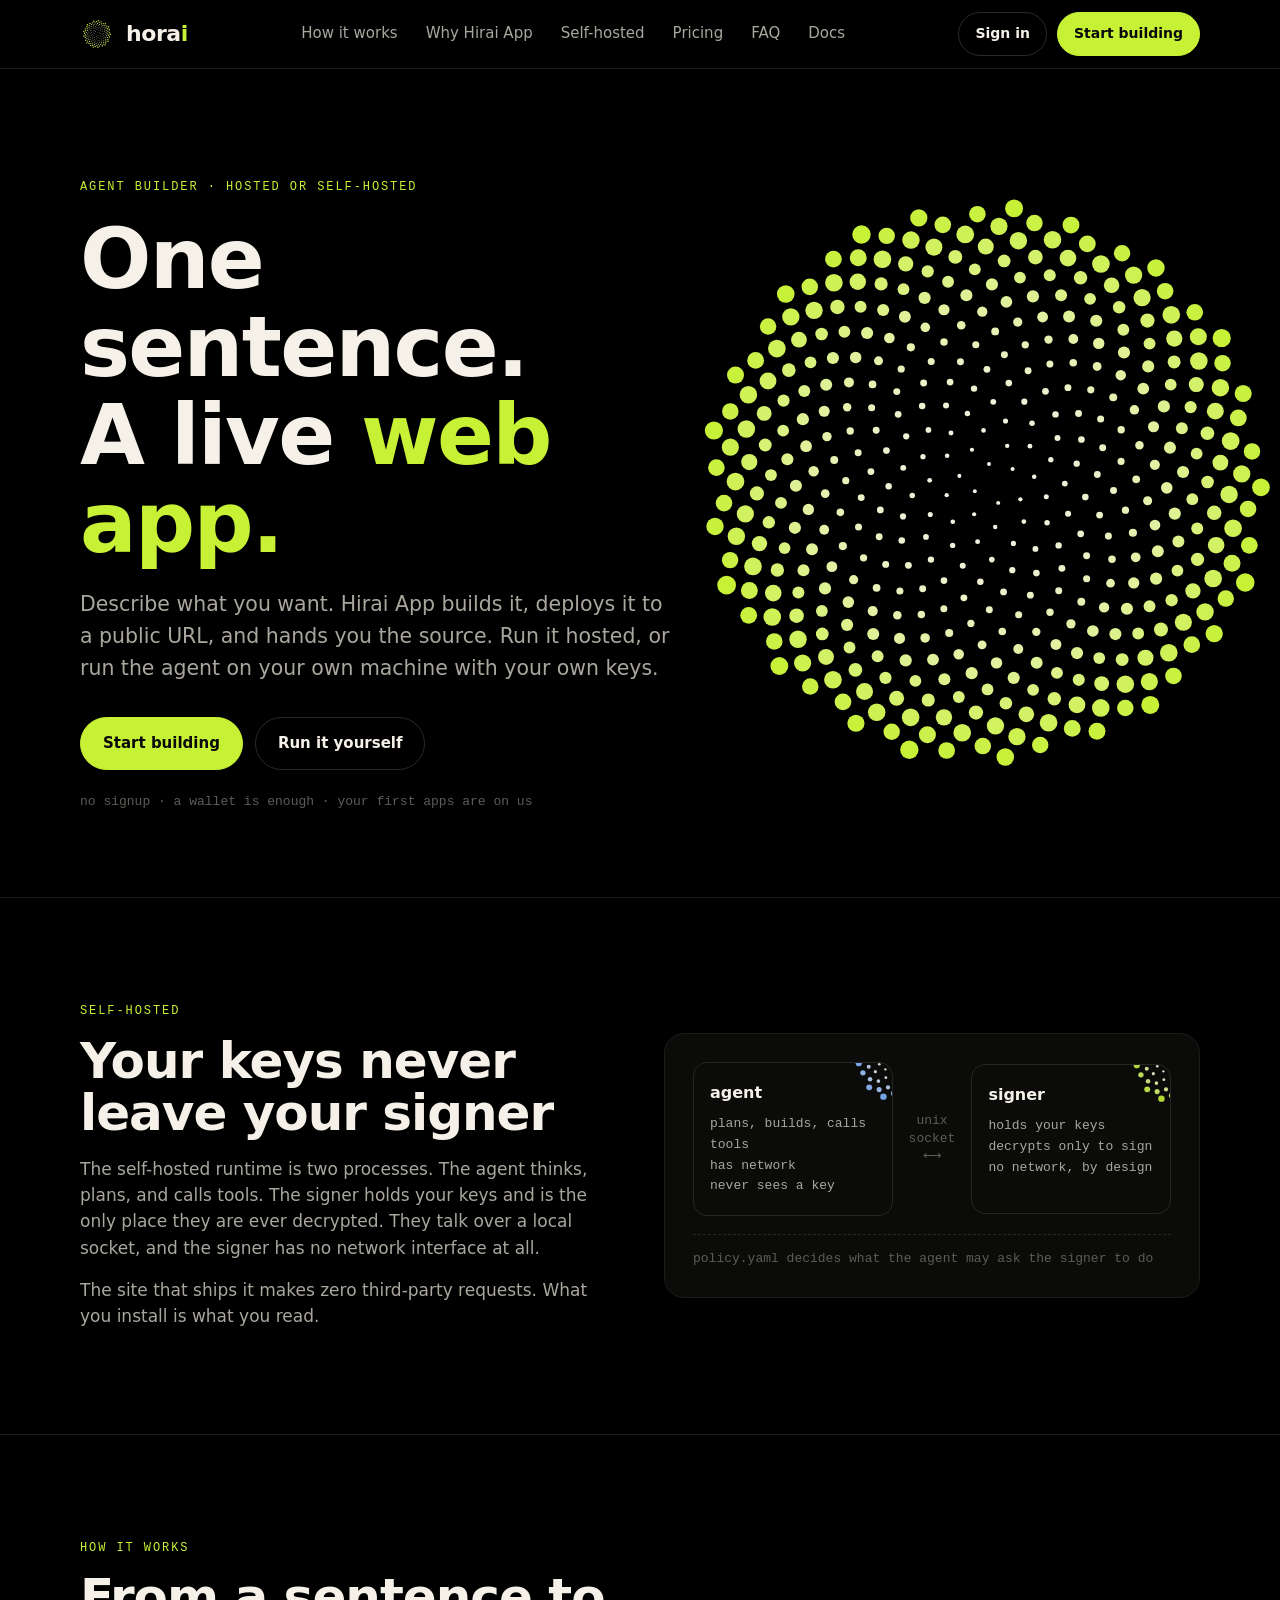
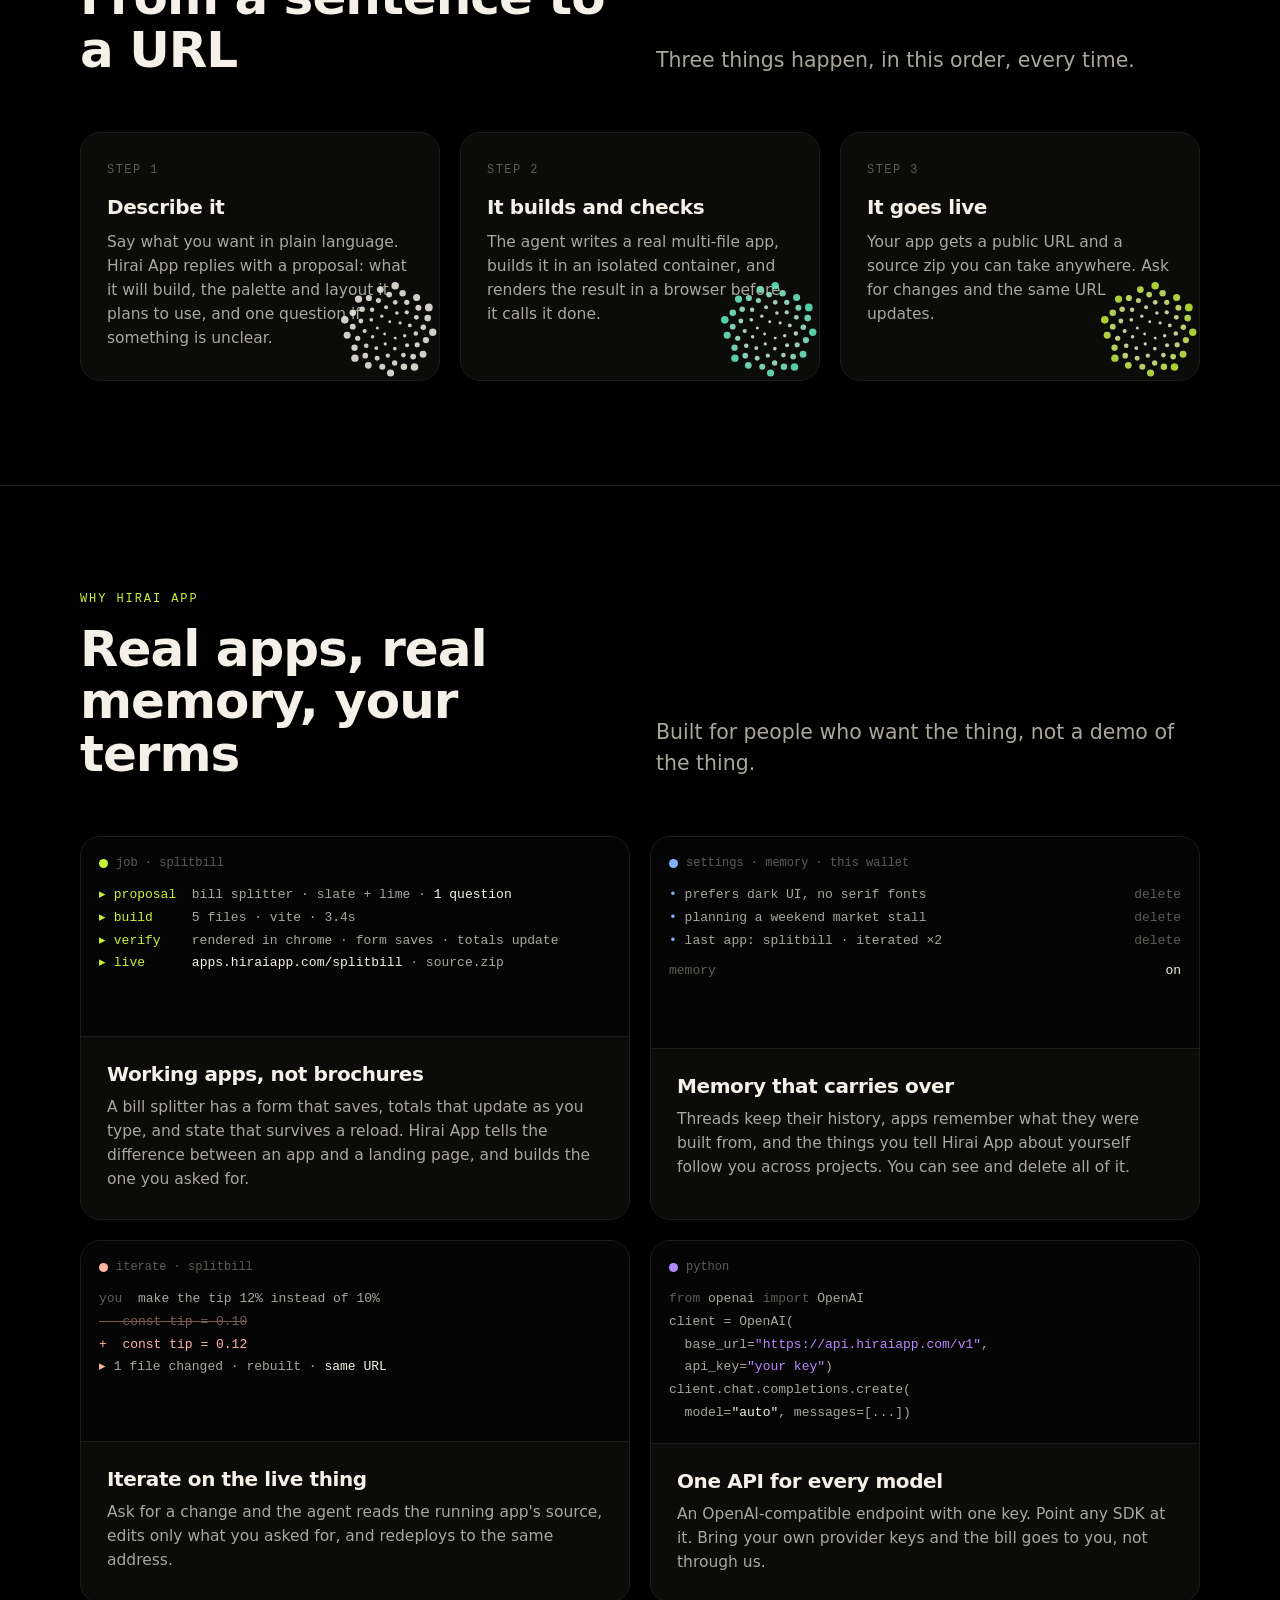
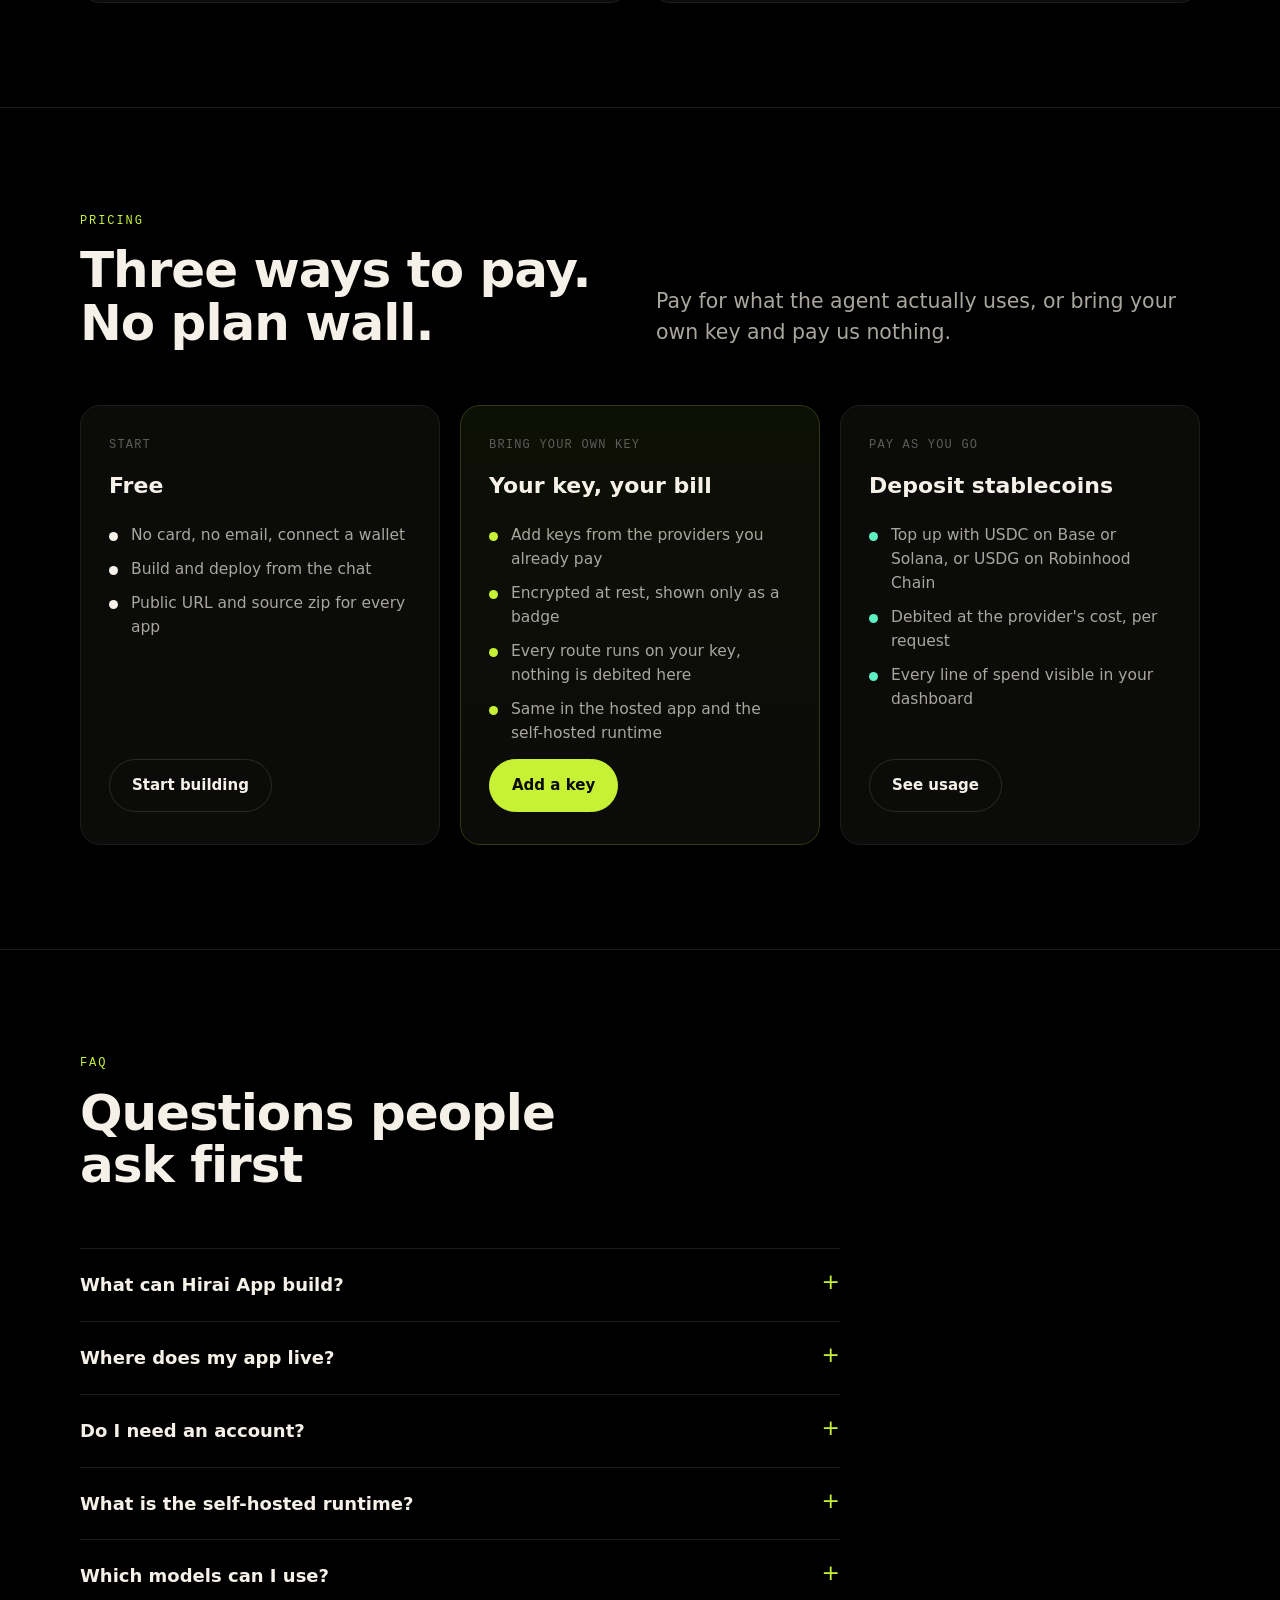
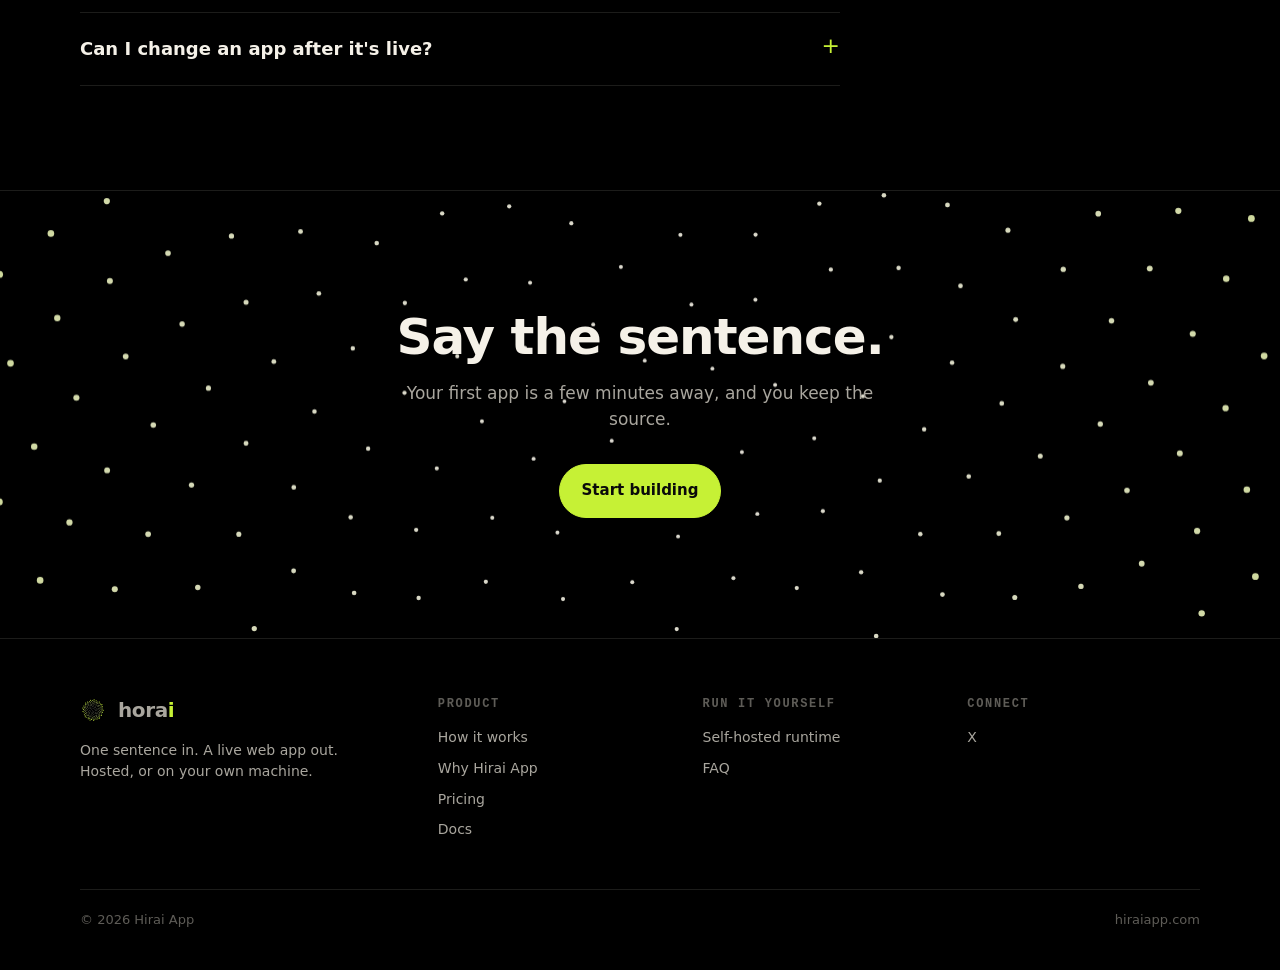
==== index.html @ 5e80f823 "feat: initial commit - Hirai App rebranded from horai.sh" ====
<!doctype html>
<html lang="en">
<head>
<meta charset="utf-8">
<meta name="viewport" content="width=device-width, initial-scale=1">
<title>Hirai App — one sentence, a live web app</title>
<meta name="description" content="Describe what you want. Hirai App builds it, deploys it, and hands you the source. Run it hosted, or run the agent on your own machine with your own keys.">
<link rel="icon" href="/favicon.ico" sizes="16x16 32x32 48x48">
<link rel="icon" type="image/png" sizes="32x32" href="/favicon-32.png">
<link rel="apple-touch-icon" sizes="180x180" href="/apple-touch-icon.png">
<meta property="og:type" content="website">
<meta property="og:url" content="https://hiraiapp.com/">
<meta property="og:title" content="Hirai App — one sentence, a live web app">
<meta property="og:description" content="Describe what you want. Hirai App builds it, deploys it, and hands you the source. Run it hosted, or run the agent on your own machine with your own keys.">
<meta property="og:image" content="https://hiraiapp.com/og.png">
<meta name="twitter:card" content="summary_large_image">
<meta name="twitter:site" content="@hiraiapp">
<meta name="twitter:image" content="https://hiraiapp.com/og.png">
<link rel="stylesheet" href="/fonts.css">
<style>
:root{
  --bg:#000000;
  --ink:#F5F1E8;
  --ink-2:#A9A69E;
  --ink-3:#5E5C57;
  --line:#1C1C1A;
  --card:#0B0B0A;
  --lime:#C6F135;
  --mint:#5DF0C2;
  --sky:#7FB3FF;
  --peach:#FFB4A2;
  --violet:#B388FF;
  --display:'Sora',system-ui,sans-serif;
  --body:'DM Sans',system-ui,sans-serif;
  --mono:'DM Mono',ui-monospace,monospace;
}
*{box-sizing:border-box;margin:0;padding:0}
html{scroll-behavior:smooth}
body{background:var(--bg);color:var(--ink);font-family:var(--body);font-size:17px;line-height:1.55;-webkit-font-smoothing:antialiased}
a{color:inherit;text-decoration:none}
:focus-visible{outline:2px solid var(--lime);outline-offset:3px;border-radius:4px}
.wrap{width:min(1120px,calc(100% - 48px));margin:0 auto}
h1,h2,h3{font-family:var(--display);font-weight:600;letter-spacing:-.02em;line-height:1.05}
h1{font-size:clamp(40px,7vw,84px)}
h2{font-size:clamp(30px,4.2vw,50px)}
h3{font-size:20px;font-weight:600;line-height:1.3}
p.lead{font-size:clamp(17px,1.6vw,21px);color:var(--ink-2);max-width:56ch}
.eyebrow{font-family:var(--mono);font-size:12px;letter-spacing:.16em;text-transform:uppercase;color:var(--lime)}
.btn{display:inline-flex;align-items:center;gap:10px;white-space:nowrap;font-family:var(--display);font-weight:600;font-size:15px;padding:14px 22px;border-radius:999px;border:1px solid var(--line);transition:transform .15s ease,background .15s ease,border-color .15s ease}
.btn:hover{transform:translateY(-1px)}
.btn.primary{background:var(--lime);color:#0A0A0A;border-color:var(--lime)}
.btn.primary:hover{background:#D6FF55}
.btn.ghost{background:transparent;color:var(--ink);border-color:#2A2A28}
.btn.ghost:hover{border-color:var(--ink-3)}

/* nav */
header{position:sticky;top:0;z-index:20;backdrop-filter:blur(14px);background:rgba(0,0,0,.72);border-bottom:1px solid var(--line)}
nav{display:flex;align-items:center;justify-content:space-between;height:68px}
.logo{display:flex;align-items:center;gap:12px;font-family:var(--display);font-weight:600;font-size:22px;letter-spacing:-.02em}
.logo .idot{color:var(--lime)}
.nav-links{display:flex;gap:28px;font-size:15px;color:var(--ink-2)}
.nav-links a:hover{color:var(--ink)}
.nav-cta{display:flex;gap:10px;align-items:center}
.nav-cta .btn{padding:10px 16px;font-size:14px}
@media (max-width:820px){.nav-links{display:none}}
@media (max-width:520px){.nav-cta .btn.ghost{display:none}.nav-cta .btn{padding:9px 14px;font-size:13px}}

/* hero */
.hero{position:relative;overflow:hidden;padding:96px 0 72px;min-height:min(92vh,880px);display:flex;align-items:center}
.hero-field{position:absolute;inset:0;z-index:0;touch-action:manipulation}
.hero-field canvas{width:100%;height:100%;display:block}
.hero-inner{position:relative;z-index:1;pointer-events:none;display:grid;grid-template-columns:1.1fr .9fr;gap:40px;align-items:center}
.hero-copy{max-width:640px;pointer-events:auto}
.hero-copy h1{margin:18px 0 22px}
.hero-copy h1 .accent{color:var(--lime)}
.hero-actions{display:flex;gap:12px;flex-wrap:wrap;margin-top:32px}
.hero-note{margin-top:22px;font-family:var(--mono);font-size:13px;color:var(--ink-3)}
@media (max-width:900px){.hero{min-height:auto;padding:56px 0 40px;display:flex;flex-direction:column}.hero-inner{grid-template-columns:1fr}.hero-field{position:relative;inset:auto;height:300px;margin-top:40px;order:2;width:100%}}

/* section chrome */
section{padding:104px 0;border-top:1px solid var(--line)}
.sec-head{display:grid;grid-template-columns:1fr 1fr;gap:32px;align-items:end;margin-bottom:56px}
.sec-head h2{margin-top:14px}
@media (max-width:820px){.sec-head{grid-template-columns:1fr;gap:16px}section{padding:72px 0}}

/* proof: self-hosted architecture */
.proof{display:grid;grid-template-columns:1fr 1fr;gap:48px;align-items:center}
.proof-copy p{color:var(--ink-2);margin-top:16px;max-width:52ch}
.arch{background:var(--card);border:1px solid var(--line);border-radius:20px;padding:28px;font-family:var(--mono);font-size:13px}
.arch-row{display:grid;grid-template-columns:1fr auto 1fr;gap:16px;align-items:center}
.node{border:1px solid #262624;border-radius:14px;padding:18px 16px;position:relative;overflow:hidden;min-height:150px}
.node .dots{position:absolute;right:-72px;top:-72px;width:150px;height:150px;opacity:.9}
.node b{display:block;font-family:var(--display);font-size:16px;font-weight:600;margin-bottom:8px;color:var(--ink)}
.node span{display:block;color:var(--ink-2);line-height:1.6}
.sock{color:var(--ink-3);text-align:center;line-height:1.4}
.arch-foot{margin-top:18px;color:var(--ink-3);border-top:1px dashed #262624;padding-top:14px}
@media (max-width:900px){.proof{grid-template-columns:1fr}.arch-row{grid-template-columns:1fr}.sock{padding:6px 0}}

/* how it works: real sequence, so numbered */
.steps{display:grid;grid-template-columns:repeat(3,1fr);gap:20px}
.step{background:var(--card);border:1px solid var(--line);border-radius:20px;padding:28px 26px 30px;position:relative;overflow:hidden}
.step .n{font-family:var(--mono);font-size:12px;color:var(--ink-3);letter-spacing:.12em}
.step h3{margin:14px 0 10px}
.step p{color:var(--ink-2);font-size:15.5px}
.step .field{position:absolute;right:-40px;bottom:-40px;width:180px;height:180px;opacity:.85;pointer-events:none}
@media (max-width:900px){.steps{grid-template-columns:1fr}}

/* why: four cards, each with its own dot colour */
.grid4{display:grid;grid-template-columns:repeat(2,1fr);gap:20px}
.card{background:var(--card);border:1px solid var(--line);border-radius:20px;padding:0;overflow:hidden;display:grid;grid-template-rows:auto auto}
.term{--ac:var(--lime);background:#050505;border-bottom:1px solid var(--line);padding:16px 18px 18px;font-family:var(--mono);font-size:13px;line-height:1.75;color:var(--ink-2);min-height:200px}
.term .bar{display:flex;align-items:center;gap:8px;margin-bottom:10px;color:var(--ink-3);font-size:12px}
.term .bar i{width:9px;height:9px;border-radius:50%;background:var(--ac);display:inline-block}
.term .k{color:var(--ac)}
.term .h{color:var(--ink)}
.term .m{color:var(--ink-3)}
.term .add{color:var(--ac)}
.term .del{color:#7A5C55;text-decoration:line-through}
.term .row{display:flex;justify-content:space-between;gap:12px}
.term .row .m{flex:none}
.term pre{white-space:pre-wrap;word-break:break-word;font:inherit;margin:0}
.card .body{padding:24px 26px 28px}
.card p{color:var(--ink-2);font-size:15.5px;margin-top:8px}
@media (max-width:820px){.grid4{grid-template-columns:1fr}}

/* pricing: three ways to pay, no tiers */
.plans{display:grid;grid-template-columns:repeat(3,1fr);gap:20px}
.plan{background:var(--card);border:1px solid var(--line);border-radius:20px;padding:30px 28px 32px;display:flex;flex-direction:column;gap:14px}
.plan .name{font-family:var(--display);font-weight:600;font-size:22px}
.plan .tag{font-family:var(--mono);font-size:12px;color:var(--ink-3);letter-spacing:.1em;text-transform:uppercase}
.plan ul{list-style:none;color:var(--ink-2);font-size:15.5px;display:grid;gap:10px;margin-top:6px}
.plan li{padding-left:22px;position:relative}
.plan li::before{content:"";position:absolute;left:0;top:9px;width:9px;height:9px;border-radius:50%;background:var(--dot,var(--lime))}
.plan.hi{border-color:#2F3A12;background:linear-gradient(180deg,#0D1005,#0B0B0A)}
.plan .btn{margin-top:auto;align-self:flex-start}
@media (max-width:900px){.plans{grid-template-columns:1fr}}

/* faq */
.faq{max-width:760px}
.faq details{border-top:1px solid var(--line);padding:22px 0}
.faq details:last-child{border-bottom:1px solid var(--line)}
.faq summary{cursor:pointer;list-style:none;display:flex;justify-content:space-between;gap:20px;font-family:var(--display);font-weight:600;font-size:18px}
.faq summary::-webkit-details-marker{display:none}
.faq summary::after{content:"+";color:var(--lime);font-weight:400;font-size:22px;line-height:1}
.faq details[open] summary::after{content:"–"}
.faq details p{margin-top:12px;color:var(--ink-2);max-width:62ch}

/* cta */
.cta{position:relative;overflow:hidden;text-align:center;padding:120px 0}
.cta-field{position:absolute;inset:0;z-index:0;opacity:.9}
.cta-field canvas{width:100%;height:100%;display:block}
.cta-inner{position:relative;z-index:1}
.cta h2{margin-bottom:16px}
.cta p{color:var(--ink-2);max-width:48ch;margin:0 auto 32px}

/* footer */
footer{border-top:1px solid var(--line);padding:56px 0 40px;color:var(--ink-2);font-size:14px}
.foot{display:grid;grid-template-columns:1.4fr 1fr 1fr 1fr;gap:32px}
.foot h4{font-family:var(--mono);font-size:12px;letter-spacing:.14em;text-transform:uppercase;color:var(--ink-3);margin-bottom:14px}
.foot ul{list-style:none;display:grid;gap:9px}
.foot a:hover{color:var(--ink)}
.foot-bottom{margin-top:48px;padding-top:20px;border-top:1px solid var(--line);display:flex;justify-content:space-between;gap:16px;flex-wrap:wrap;color:var(--ink-3);font-size:13px}
@media (max-width:820px){.foot{grid-template-columns:1fr 1fr}}

@media (prefers-reduced-motion:reduce){html{scroll-behavior:auto}.btn{transition:none}}
</style>
</head>
<body>

<header>
  <div class="wrap">
    <nav>
      <a class="logo" href="#top" aria-label="Hirai App home">
        <svg width="34" height="34" viewBox="0 0 512 512" aria-hidden="true" id="logo-mark"></svg>
        <span>hora<span class="idot">i</span></span>
      </a>
      <div class="nav-links">
        <a href="#how">How it works</a>
        <a href="#why">Why Hirai App</a>
        <a href="#self-hosted">Self-hosted</a>
        <a href="#pricing">Pricing</a>
        <a href="#faq">FAQ</a>
        <a href="/docs/">Docs</a>
      </div>
      <div class="nav-cta">
        <a class="btn ghost" href="/app">Sign in</a>
        <a class="btn primary" href="/app">Start building</a>
      </div>
    </nav>
  </div>
</header>

<main id="top">

<!-- HERO -->
<section class="hero" style="border-top:0">
  <div class="hero-field" aria-hidden="true"><canvas id="hero-canvas"></canvas></div>
  <div class="wrap hero-inner">
    <div class="hero-copy">
      <div class="eyebrow">Agent builder · hosted or self-hosted</div>
      <h1>One sentence.<br>A live <span class="accent">web app.</span></h1>
      <p class="lead">Describe what you want. Hirai App builds it, deploys it to a public URL, and hands you the source. Run it hosted, or run the agent on your own machine with your own keys.</p>
      <div class="hero-actions">
        <a class="btn primary" href="/app">Start building</a>
        <a class="btn ghost" href="#self-hosted">Run it yourself</a>
      </div>
      <div class="hero-note">no signup · a wallet is enough · your first apps are on us</div>
    </div>
    <div></div>
  </div>
</section>

<!-- PROOF: self-hosted architecture -->
<section id="self-hosted">
  <div class="wrap proof">
    <div class="proof-copy">
      <div class="eyebrow">Self-hosted</div>
      <h2 style="margin-top:14px">Your keys never leave your signer</h2>
      <p>The self-hosted runtime is two processes. The agent thinks, plans, and calls tools. The signer holds your keys and is the only place they are ever decrypted. They talk over a local socket, and the signer has no network interface at all.</p>
      <p>The site that ships it makes zero third-party requests. What you install is what you read.</p>
    </div>
    <div class="arch" role="img" aria-label="Two processes: agent and signer, connected by a local unix socket. The signer has no network access.">
      <div class="arch-row">
        <div class="node">
          <canvas class="dots" data-color="#7FB3FF" data-n="40"></canvas>
          <b>agent</b>
          <span>plans, builds, calls tools<br>has network<br>never sees a key</span>
        </div>
        <div class="sock">unix<br>socket<br>⟷</div>
        <div class="node">
          <canvas class="dots" data-color="#C6F135" data-n="40"></canvas>
          <b>signer</b>
          <span>holds your keys<br>decrypts only to sign<br>no network, by design</span>
        </div>
      </div>
      <div class="arch-foot">policy.yaml decides what the agent may ask the signer to do</div>
    </div>
  </div>
</section>

<!-- HOW IT WORKS -->
<section id="how">
  <div class="wrap">
    <div class="sec-head">
      <div>
        <div class="eyebrow">How it works</div>
        <h2>From a sentence to a URL</h2>
      </div>
      <p class="lead">Three things happen, in this order, every time.</p>
    </div>
    <div class="steps">
      <div class="step">
        <canvas class="field" data-color="#F5F1E8" data-n="60"></canvas>
        <div class="n">STEP 1</div>
        <h3>Describe it</h3>
        <p>Say what you want in plain language. Hirai App replies with a proposal: what it will build, the palette and layout it plans to use, and one question if something is unclear.</p>
      </div>
      <div class="step">
        <canvas class="field" data-color="#5DF0C2" data-n="60"></canvas>
        <div class="n">STEP 2</div>
        <h3>It builds and checks</h3>
        <p>The agent writes a real multi-file app, builds it in an isolated container, and renders the result in a browser before it calls it done.</p>
      </div>
      <div class="step">
        <canvas class="field" data-color="#C6F135" data-n="60"></canvas>
        <div class="n">STEP 3</div>
        <h3>It goes live</h3>
        <p>Your app gets a public URL and a source zip you can take anywhere. Ask for changes and the same URL updates.</p>
      </div>
    </div>
  </div>
</section>

<!-- WHY -->
<section id="why">
  <div class="wrap">
    <div class="sec-head">
      <div>
        <div class="eyebrow">Why Hirai App</div>
        <h2>Real apps, real memory, your terms</h2>
      </div>
      <p class="lead">Built for people who want the thing, not a demo of the thing.</p>
    </div>
    <div class="grid4">
      <div class="card">
        <div class="term" style="--ac:#C6F135">
          <div class="bar"><i></i>job · splitbill</div>
          <pre><span class="k">▸ proposal</span>  bill splitter · slate + lime · <span class="h">1 question</span>
<span class="k">▸ build</span>     5 files · vite · 3.4s
<span class="k">▸ verify</span>    rendered in chrome · form saves · totals update
<span class="k">▸ live</span>      <span class="h">apps.hiraiapp.com/splitbill</span> · source.zip</pre>
        </div>
        <div class="body">
          <h3>Working apps, not brochures</h3>
          <p>A bill splitter has a form that saves, totals that update as you type, and state that survives a reload. Hirai App tells the difference between an app and a landing page, and builds the one you asked for.</p>
        </div>
      </div>
      <div class="card">
        <div class="term" style="--ac:#7FB3FF">
          <div class="bar"><i></i>settings · memory · this wallet</div>
          <div class="row"><span><span class="k">•</span> prefers dark UI, no serif fonts</span><span class="m">delete</span></div>
          <div class="row"><span><span class="k">•</span> planning a weekend market stall</span><span class="m">delete</span></div>
          <div class="row"><span><span class="k">•</span> last app: splitbill · iterated ×2</span><span class="m">delete</span></div>
          <div class="row" style="margin-top:8px"><span class="m">memory</span><span class="h">on</span></div>
        </div>
        <div class="body">
          <h3>Memory that carries over</h3>
          <p>Threads keep their history, apps remember what they were built from, and the things you tell Hirai App about yourself follow you across projects. You can see and delete all of it.</p>
        </div>
      </div>
      <div class="card">
        <div class="term" style="--ac:#FFB4A2">
          <div class="bar"><i></i>iterate · splitbill</div>
          <pre><span class="m">you</span>  make the tip 12% instead of 10%
<span class="del">-  const tip = 0.10</span>
<span class="add">+  const tip = 0.12</span>
<span class="k">▸</span> 1 file changed · rebuilt · <span class="h">same URL</span></pre>
        </div>
        <div class="body">
          <h3>Iterate on the live thing</h3>
          <p>Ask for a change and the agent reads the running app's source, edits only what you asked for, and redeploys to the same address.</p>
        </div>
      </div>
      <div class="card">
        <div class="term" style="--ac:#B388FF">
          <div class="bar"><i></i>python</div>
          <pre><span class="m">from</span> openai <span class="m">import</span> OpenAI
client = OpenAI(
  base_url=<span class="k">"https://api.hiraiapp.com/v1"</span>,
  api_key=<span class="k">"your key"</span>)
client.chat.completions.create(
  model=<span class="h">"auto"</span>, messages=[...])</pre>
        </div>
        <div class="body">
          <h3>One API for every model</h3>
          <p>An OpenAI-compatible endpoint with one key. Point any SDK at it. Bring your own provider keys and the bill goes to you, not through us.</p>
        </div>
      </div>
    </div>
  </div>
</section>

<!-- PRICING -->
<section id="pricing">
  <div class="wrap">
    <div class="sec-head">
      <div>
        <div class="eyebrow">Pricing</div>
        <h2>Three ways to pay. No plan wall.</h2>
      </div>
      <p class="lead">Pay for what the agent actually uses, or bring your own key and pay us nothing.</p>
    </div>
    <div class="plans">
      <div class="plan" style="--dot:#F5F1E8">
        <div class="tag">Start</div>
        <div class="name">Free</div>
        <ul>
          <li>No card, no email, connect a wallet</li>
          <li>Build and deploy from the chat</li>
          <li>Public URL and source zip for every app</li>
        </ul>
        <a class="btn ghost" href="/app">Start building</a>
      </div>
      <div class="plan hi" style="--dot:#C6F135">
        <div class="tag">Bring your own key</div>
        <div class="name">Your key, your bill</div>
        <ul>
          <li>Add keys from the providers you already pay</li>
          <li>Encrypted at rest, shown only as a badge</li>
          <li>Every route runs on your key, nothing is debited here</li>
          <li>Same in the hosted app and the self-hosted runtime</li>
        </ul>
        <a class="btn primary" href="/app/settings">Add a key</a>
      </div>
      <div class="plan" style="--dot:#5DF0C2">
        <div class="tag">Pay as you go</div>
        <div class="name">Deposit stablecoins</div>
        <ul>
          <li>Top up with USDC on Base or Solana, or USDG on Robinhood Chain</li>
          <li>Debited at the provider's cost, per request</li>
          <li>Every line of spend visible in your dashboard</li>
        </ul>
        <a class="btn ghost" href="/app/usage">See usage</a>
      </div>
    </div>
  </div>
</section>

<!-- FAQ -->
<section id="faq">
  <div class="wrap">
    <div class="sec-head">
      <div>
        <div class="eyebrow">FAQ</div>
        <h2>Questions people ask first</h2>
      </div>
    </div>
    <div class="faq">
      <details><summary>What can Hirai App build?</summary><p>Static sites and single-page apps: landing pages, dashboards, trackers, tools, small games. Anything that runs in a browser without its own backend. Each app is a real multi-file project you can download.</p></details>
      <details><summary>Where does my app live?</summary><p>On a public URL under Hirai App's app domain, on its own origin. You also get the source as a zip with no lock-in to Hirai App.</p></details>
      <details><summary>Do I need an account?</summary><p>No. Connect a wallet and sign a message. That signature is your login. No email, no password.</p></details>
      <details><summary>What is the self-hosted runtime?</summary><p>The same agent, running on your machine as two processes. The signer holds your keys and never gets a network interface. It talks to Hirai App for inference and builds using your own API key.</p></details>
      <details><summary>Which models can I use?</summary><p>Any model available through the built-in router, or any provider you add a key for. Hirai App picks the cheapest capable route unless you pin one.</p></details>
      <details><summary>Can I change an app after it's live?</summary><p>Yes. Ask in the same thread. The agent edits the running app's source and redeploys to the same URL.</p></details>
    </div>
  </div>
</section>

<!-- CTA -->
<section class="cta">
  <div class="cta-field" aria-hidden="true"><canvas id="cta-canvas"></canvas></div>
  <div class="wrap cta-inner">
    <h2>Say the sentence.</h2>
    <p>Your first app is a few minutes away, and you keep the source.</p>
    <a class="btn primary" href="/app">Start building</a>
  </div>
</section>

</main>

<footer>
  <div class="wrap">
    <div class="foot">
      <div>
        <div class="logo" style="font-size:20px"><svg width="26" height="26" viewBox="0 0 512 512" aria-hidden="true" id="logo-mark-2"></svg><span>hora<span class="idot">i</span></span></div>
        <p style="margin-top:14px;max-width:32ch">One sentence in. A live web app out. Hosted, or on your own machine.</p>
      </div>
      <div><h4>Product</h4><ul><li><a href="#how">How it works</a></li><li><a href="#why">Why Hirai App</a></li><li><a href="#pricing">Pricing</a></li><li><a href="/docs/">Docs</a></li></ul></div>
      <div><h4>Run it yourself</h4><ul><li><a href="#self-hosted">Self-hosted runtime</a></li><li><a href="#faq">FAQ</a></li></ul></div>
      <div><h4>Connect</h4><ul><li><a href="https://x.com/hiraiapp">X</a></li></ul></div>
    </div>
    <div class="foot-bottom">
      <span>© 2026 Hirai App</span>
      <span>hiraiapp.com</span>
    </div>
  </div>
</footer>

<script>
(function(){
  const GA = 137.508 * Math.PI/180;
  const reduce = matchMedia('(prefers-reduced-motion: reduce)').matches;
  const lerp=(a,b,t)=>a+(b-a)*t;
  const hex=h=>[parseInt(h.slice(1,3),16),parseInt(h.slice(3,5),16),parseInt(h.slice(5,7),16)];
  const mix=(a,b,t)=>`rgb(${lerp(a[0],b[0],t)|0},${lerp(a[1],b[1],t)|0},${lerp(a[2],b[2],t)|0})`;
  const WHITE=hex('#F5F1E8'), LIME=hex('#C6F135');

  // logo mark in nav/footer (static SVG)
  function markSVG(el){
    let s='';
    for(let n=1;n<=150;n++){const th=n*GA,r=16.8*Math.sqrt(n),t=(n-1)/149;
      s+=`<circle cx="${256+r*Math.cos(th)}" cy="${256+r*Math.sin(th)}" r="${4+7*t}" fill="${mix(WHITE,LIME,t)}"/>`;}
    el.innerHTML=s;
  }
  markSVG(document.getElementById('logo-mark'));
  markSVG(document.getElementById('logo-mark-2'));

  // generic seed-head field on a canvas, colour = gradient from white to data-color
  function field(canvas,{N=150,c=16.8,r0=4,r1=11,color='#C6F135',cx=.5,cy=.5,scale=1,animate=false,burst=false}={}){
    const ctx=canvas.getContext('2d'); const col=hex(color);
    let w,h,dpr,t0=performance.now(),burstAt=-1,raf=0;
    const DUR=1500;
    // per-seed scatter direction and distance, fixed once so the burst is stable
    const jit=[];for(let n=0;n<=N;n++)jit.push({a:(Math.random()-.5)*0.9,d:0.55+Math.random()*0.9});
    function size(){dpr=Math.min(2,devicePixelRatio||1);const b=canvas.getBoundingClientRect();w=b.width;h=b.height;canvas.width=w*dpr;canvas.height=h*dpr;ctx.setTransform(dpr,0,0,dpr,0,0);}
    function draw(now){
      ctx.clearRect(0,0,w,h);
      const S=scale*Math.min(w,h)/512; const ox=w*cx, oy=h*cy;
      const spin=animate&&!reduce; const ph=(now-t0)/1000;
      let e=0; if(burstAt>=0){const t=Math.min(1,(now-burstAt)/DUR); e=Math.sin(Math.PI*Math.pow(t,0.55)); if(t>=1){burstAt=-1;e=0;}}
      for(let n=1;n<=N;n++){
        const th=n*GA + (spin?ph*0.03:0);
        const r=c*Math.sqrt(n)*S; const t=(n-1)/(N-1);
        const breathe=spin?1+0.10*Math.sin(ph*1.2 - n*0.045):1;
        let rr=r, ta=th;
        if(e>0){ const j=jit[n]; rr=r+e*j.d*Math.min(w,h)*0.38; ta=th+e*j.a; }
        ctx.beginPath();
        ctx.arc(ox+rr*Math.cos(ta), oy+rr*Math.sin(ta), (r0+(r1-r0)*t)*S*breathe, 0, Math.PI*2);
        ctx.fillStyle=mix(WHITE,col,t); ctx.fill();
      }
      if(spin || burstAt>=0) raf=requestAnimationFrame(draw); else raf=0;
    }
    size(); draw(t0);
    addEventListener('resize',()=>{size();if(!raf)draw(performance.now());},{passive:true});
    if(burst){
      canvas.style.cursor='pointer';
      canvas.addEventListener('pointerdown',()=>{ if(burstAt>=0) return; burstAt=performance.now(); if(!raf) raf=requestAnimationFrame(draw); });
    }
  }

  // hero: the logo, large, sitting right of the copy, slowly breathing
  const hero=document.getElementById('hero-canvas');
  const mq=matchMedia('(max-width:900px)');
  field(hero,{N:420,c:16.8,r0:2.5,r1:12,color:'#C6F135',cx:mq.matches?0.5:0.77,cy:0.5,scale:mq.matches?0.68:0.5,animate:true,burst:true});

  // small clusters
  document.querySelectorAll('canvas.dots, canvas.field').forEach(cv=>{
    const color=cv.dataset.color||'#C6F135';
    const N=+cv.dataset.n||60; const c=+(cv.dataset.c||16.8);
    const inCard=cv.closest('.art');
    field(cv,{N,c:inCard?15:c,r0:inCard?2.5:4,r1:inCard?8:11,color,cx:0.5,cy:0.5,scale:inCard?1.6:1});
  });

  // cta: a wide, quiet field behind the headline
  field(document.getElementById('cta-canvas'),{N:900,c:20,r0:1,r1:3.5,color:'#C6F135',cx:0.5,cy:0.5,scale:2.2});
})();
</script>
</body>
</html>
---- fonts.css ----
/* Hirai App self-hosted webfonts.
   Descriptors are Google Fonts' own css2 output, verbatim; only the src URLs are local.
   Sora and DM Sans ship as one variable file per subset, shared by every weight descriptor
   (Google serves the same bytes for each weight); DM Mono ships static instances.
   Provenance: site/fonts/SOURCES.json.  Licenses: site/fonts/licenses/ (all SIL OFL 1.1). */
@font-face{font-family:'DM Mono';font-style:normal;font-weight:400;font-display:swap;src:url('/fonts/dm-mono-400-latin-ext.woff2') format('woff2');unicode-range:U+0100-02BA, U+02BD-02C5, U+02C7-02CC, U+02CE-02D7, U+02DD-02FF, U+0304, U+0308, U+0329, U+1D00-1DBF, U+1E00-1E9F, U+1EF2-1EFF, U+2020, U+20A0-20AB, U+20AD-20C0, U+2113, U+2C60-2C7F, U+A720-A7FF}
@font-face{font-family:'DM Mono';font-style:normal;font-weight:400;font-display:swap;src:url('/fonts/dm-mono-400-latin.woff2') format('woff2');unicode-range:U+0000-00FF, U+0131, U+0152-0153, U+02BB-02BC, U+02C6, U+02DA, U+02DC, U+0304, U+0308, U+0329, U+2000-206F, U+20AC, U+2122, U+2191, U+2193, U+2212, U+2215, U+FEFF, U+FFFD}
@font-face{font-family:'DM Mono';font-style:normal;font-weight:500;font-display:swap;src:url('/fonts/dm-mono-500-latin-ext.woff2') format('woff2');unicode-range:U+0100-02BA, U+02BD-02C5, U+02C7-02CC, U+02CE-02D7, U+02DD-02FF, U+0304, U+0308, U+0329, U+1D00-1DBF, U+1E00-1E9F, U+1EF2-1EFF, U+2020, U+20A0-20AB, U+20AD-20C0, U+2113, U+2C60-2C7F, U+A720-A7FF}
@font-face{font-family:'DM Mono';font-style:normal;font-weight:500;font-display:swap;src:url('/fonts/dm-mono-500-latin.woff2') format('woff2');unicode-range:U+0000-00FF, U+0131, U+0152-0153, U+02BB-02BC, U+02C6, U+02DA, U+02DC, U+0304, U+0308, U+0329, U+2000-206F, U+20AC, U+2122, U+2191, U+2193, U+2212, U+2215, U+FEFF, U+FFFD}
@font-face{font-family:'DM Sans';font-style:normal;font-weight:400;font-display:swap;src:url('/fonts/dm-sans-var-latin-ext.woff2') format('woff2');unicode-range:U+0100-02BA, U+02BD-02C5, U+02C7-02CC, U+02CE-02D7, U+02DD-02FF, U+0304, U+0308, U+0329, U+1D00-1DBF, U+1E00-1E9F, U+1EF2-1EFF, U+2020, U+20A0-20AB, U+20AD-20C0, U+2113, U+2C60-2C7F, U+A720-A7FF}
@font-face{font-family:'DM Sans';font-style:normal;font-weight:400;font-display:swap;src:url('/fonts/dm-sans-var-latin.woff2') format('woff2');unicode-range:U+0000-00FF, U+0131, U+0152-0153, U+02BB-02BC, U+02C6, U+02DA, U+02DC, U+0304, U+0308, U+0329, U+2000-206F, U+20AC, U+2122, U+2191, U+2193, U+2212, U+2215, U+FEFF, U+FFFD}
@font-face{font-family:'DM Sans';font-style:normal;font-weight:500;font-display:swap;src:url('/fonts/dm-sans-var-latin-ext.woff2') format('woff2');unicode-range:U+0100-02BA, U+02BD-02C5, U+02C7-02CC, U+02CE-02D7, U+02DD-02FF, U+0304, U+0308, U+0329, U+1D00-1DBF, U+1E00-1E9F, U+1EF2-1EFF, U+2020, U+20A0-20AB, U+20AD-20C0, U+2113, U+2C60-2C7F, U+A720-A7FF}
@font-face{font-family:'DM Sans';font-style:normal;font-weight:500;font-display:swap;src:url('/fonts/dm-sans-var-latin.woff2') format('woff2');unicode-range:U+0000-00FF, U+0131, U+0152-0153, U+02BB-02BC, U+02C6, U+02DA, U+02DC, U+0304, U+0308, U+0329, U+2000-206F, U+20AC, U+2122, U+2191, U+2193, U+2212, U+2215, U+FEFF, U+FFFD}
@font-face{font-family:'Sora';font-style:normal;font-weight:400;font-display:swap;src:url('/fonts/sora-var-latin-ext.woff2') format('woff2');unicode-range:U+0100-02BA, U+02BD-02C5, U+02C7-02CC, U+02CE-02D7, U+02DD-02FF, U+0304, U+0308, U+0329, U+1D00-1DBF, U+1E00-1E9F, U+1EF2-1EFF, U+2020, U+20A0-20AB, U+20AD-20C0, U+2113, U+2C60-2C7F, U+A720-A7FF}
@font-face{font-family:'Sora';font-style:normal;font-weight:400;font-display:swap;src:url('/fonts/sora-var-latin.woff2') format('woff2');unicode-range:U+0000-00FF, U+0131, U+0152-0153, U+02BB-02BC, U+02C6, U+02DA, U+02DC, U+0304, U+0308, U+0329, U+2000-206F, U+20AC, U+2122, U+2191, U+2193, U+2212, U+2215, U+FEFF, U+FFFD}
@font-face{font-family:'Sora';font-style:normal;font-weight:500;font-display:swap;src:url('/fonts/sora-var-latin-ext.woff2') format('woff2');unicode-range:U+0100-02BA, U+02BD-02C5, U+02C7-02CC, U+02CE-02D7, U+02DD-02FF, U+0304, U+0308, U+0329, U+1D00-1DBF, U+1E00-1E9F, U+1EF2-1EFF, U+2020, U+20A0-20AB, U+20AD-20C0, U+2113, U+2C60-2C7F, U+A720-A7FF}
@font-face{font-family:'Sora';font-style:normal;font-weight:500;font-display:swap;src:url('/fonts/sora-var-latin.woff2') format('woff2');unicode-range:U+0000-00FF, U+0131, U+0152-0153, U+02BB-02BC, U+02C6, U+02DA, U+02DC, U+0304, U+0308, U+0329, U+2000-206F, U+20AC, U+2122, U+2191, U+2193, U+2212, U+2215, U+FEFF, U+FFFD}
@font-face{font-family:'Sora';font-style:normal;font-weight:600;font-display:swap;src:url('/fonts/sora-var-latin-ext.woff2') format('woff2');unicode-range:U+0100-02BA, U+02BD-02C5, U+02C7-02CC, U+02CE-02D7, U+02DD-02FF, U+0304, U+0308, U+0329, U+1D00-1DBF, U+1E00-1E9F, U+1EF2-1EFF, U+2020, U+20A0-20AB, U+20AD-20C0, U+2113, U+2C60-2C7F, U+A720-A7FF}
@font-face{font-family:'Sora';font-style:normal;font-weight:600;font-display:swap;src:url('/fonts/sora-var-latin.woff2') format('woff2');unicode-range:U+0000-00FF, U+0131, U+0152-0153, U+02BB-02BC, U+02C6, U+02DA, U+02DC, U+0304, U+0308, U+0329, U+2000-206F, U+20AC, U+2122, U+2191, U+2193, U+2212, U+2215, U+FEFF, U+FFFD}
@font-face{font-family:'Sora';font-style:normal;font-weight:700;font-display:swap;src:url('/fonts/sora-var-latin-ext.woff2') format('woff2');unicode-range:U+0100-02BA, U+02BD-02C5, U+02C7-02CC, U+02CE-02D7, U+02DD-02FF, U+0304, U+0308, U+0329, U+1D00-1DBF, U+1E00-1E9F, U+1EF2-1EFF, U+2020, U+20A0-20AB, U+20AD-20C0, U+2113, U+2C60-2C7F, U+A720-A7FF}
@font-face{font-family:'Sora';font-style:normal;font-weight:700;font-display:swap;src:url('/fonts/sora-var-latin.woff2') format('woff2');unicode-range:U+0000-00FF, U+0131, U+0152-0153, U+02BB-02BC, U+02C6, U+02DA, U+02DC, U+0304, U+0308, U+0329, U+2000-206F, U+20AC, U+2122, U+2191, U+2193, U+2212, U+2215, U+FEFF, U+FFFD}
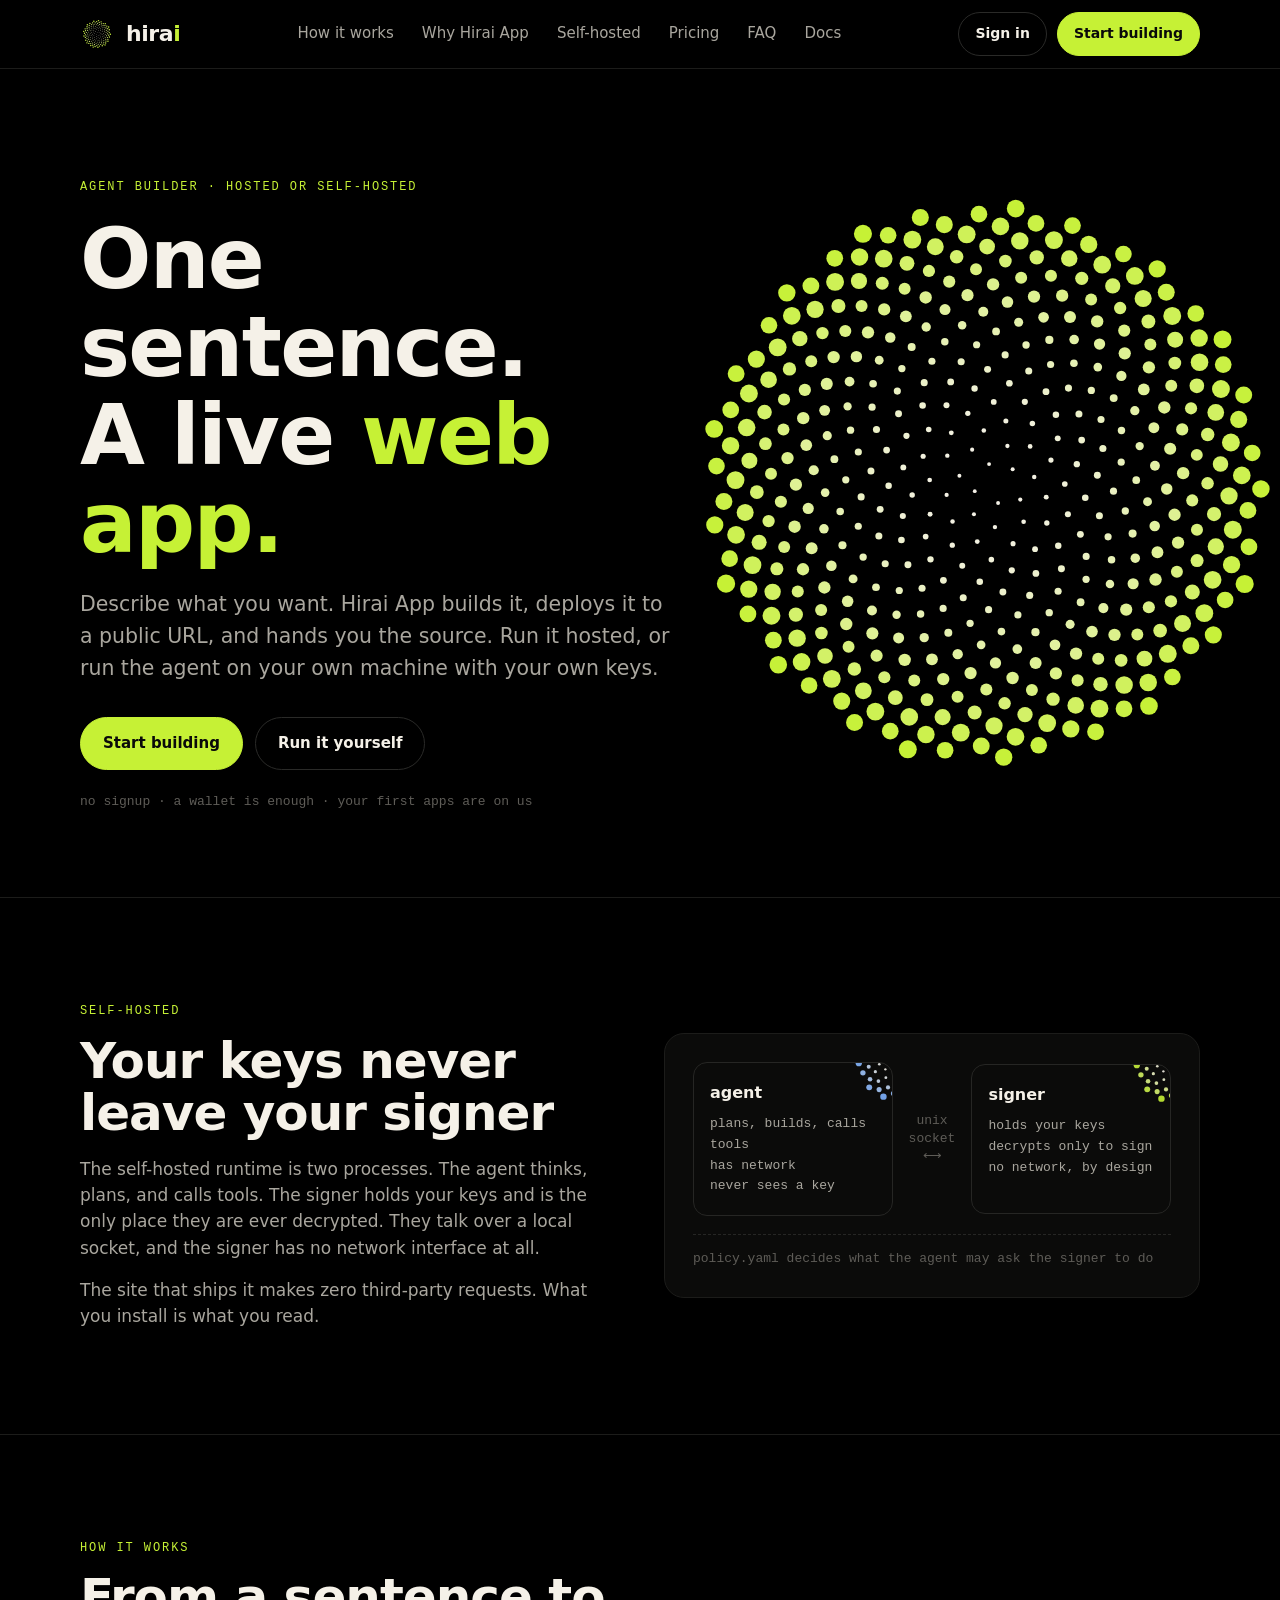
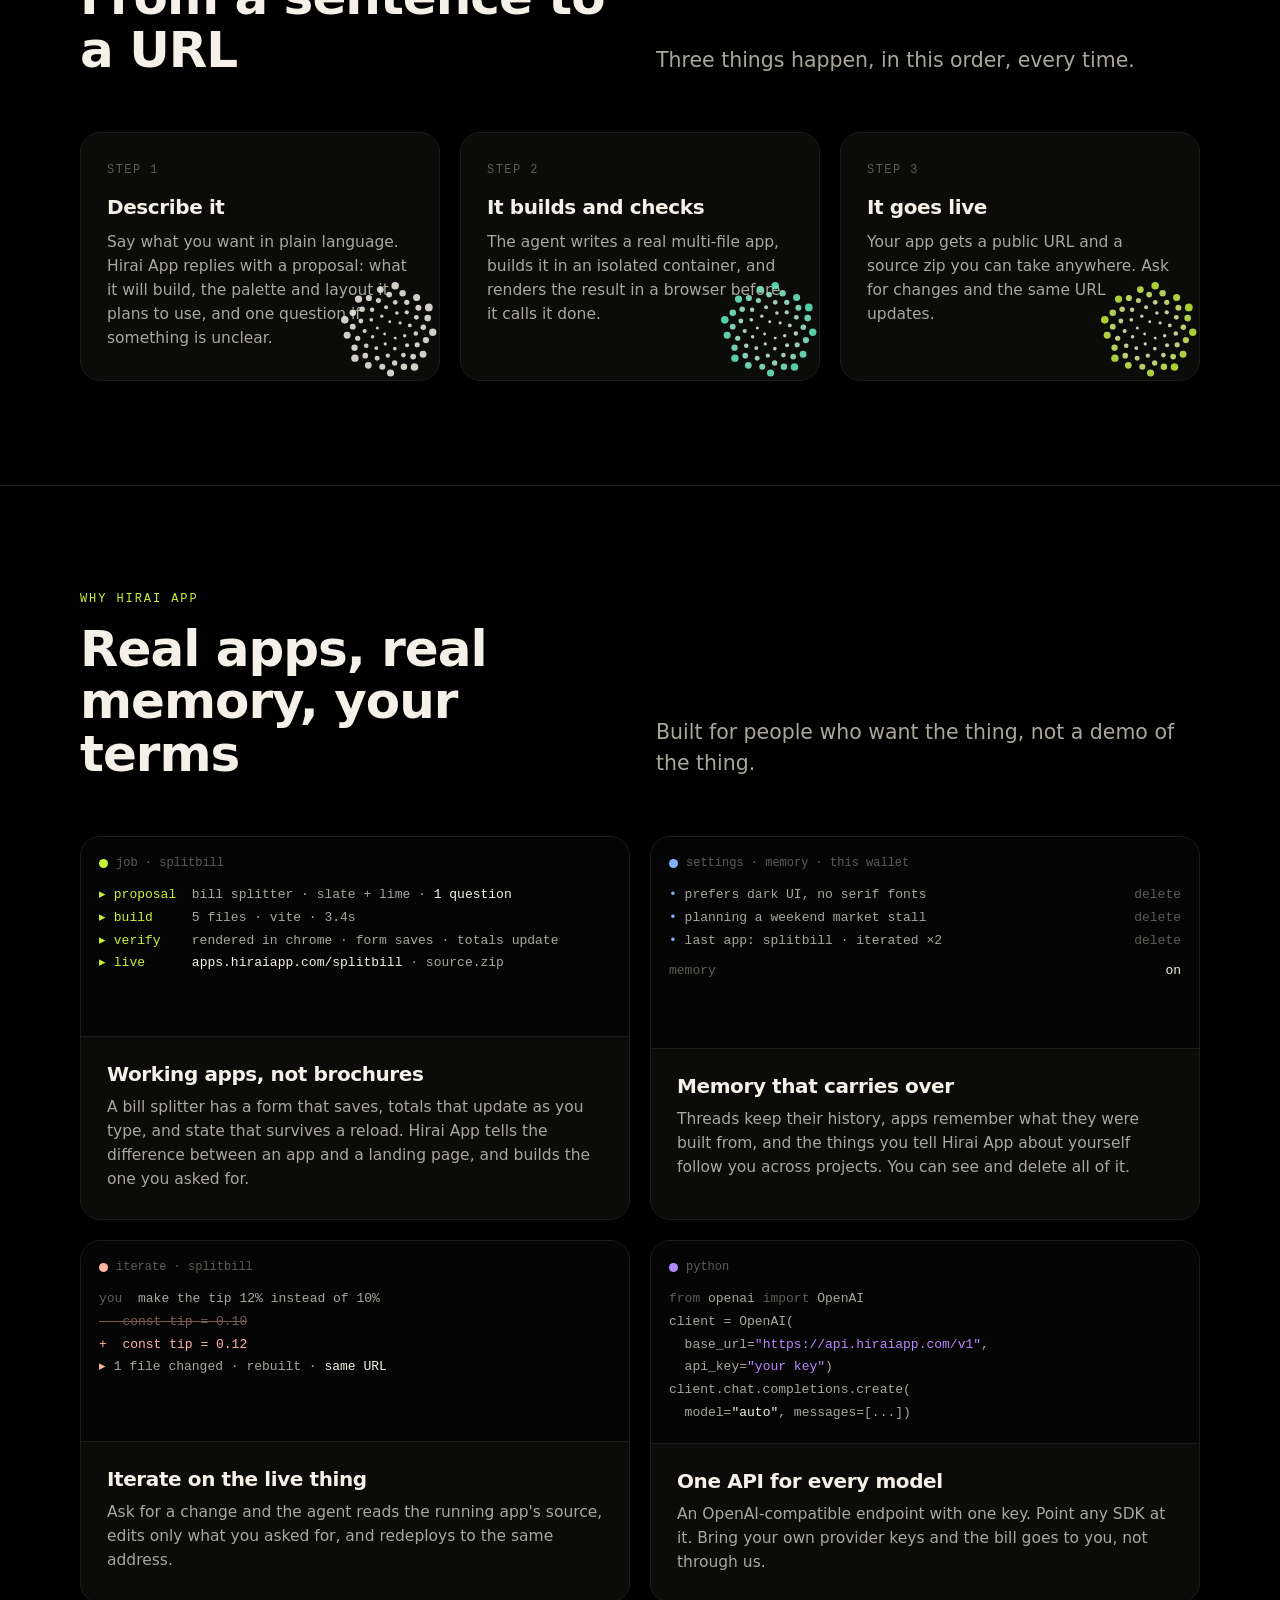
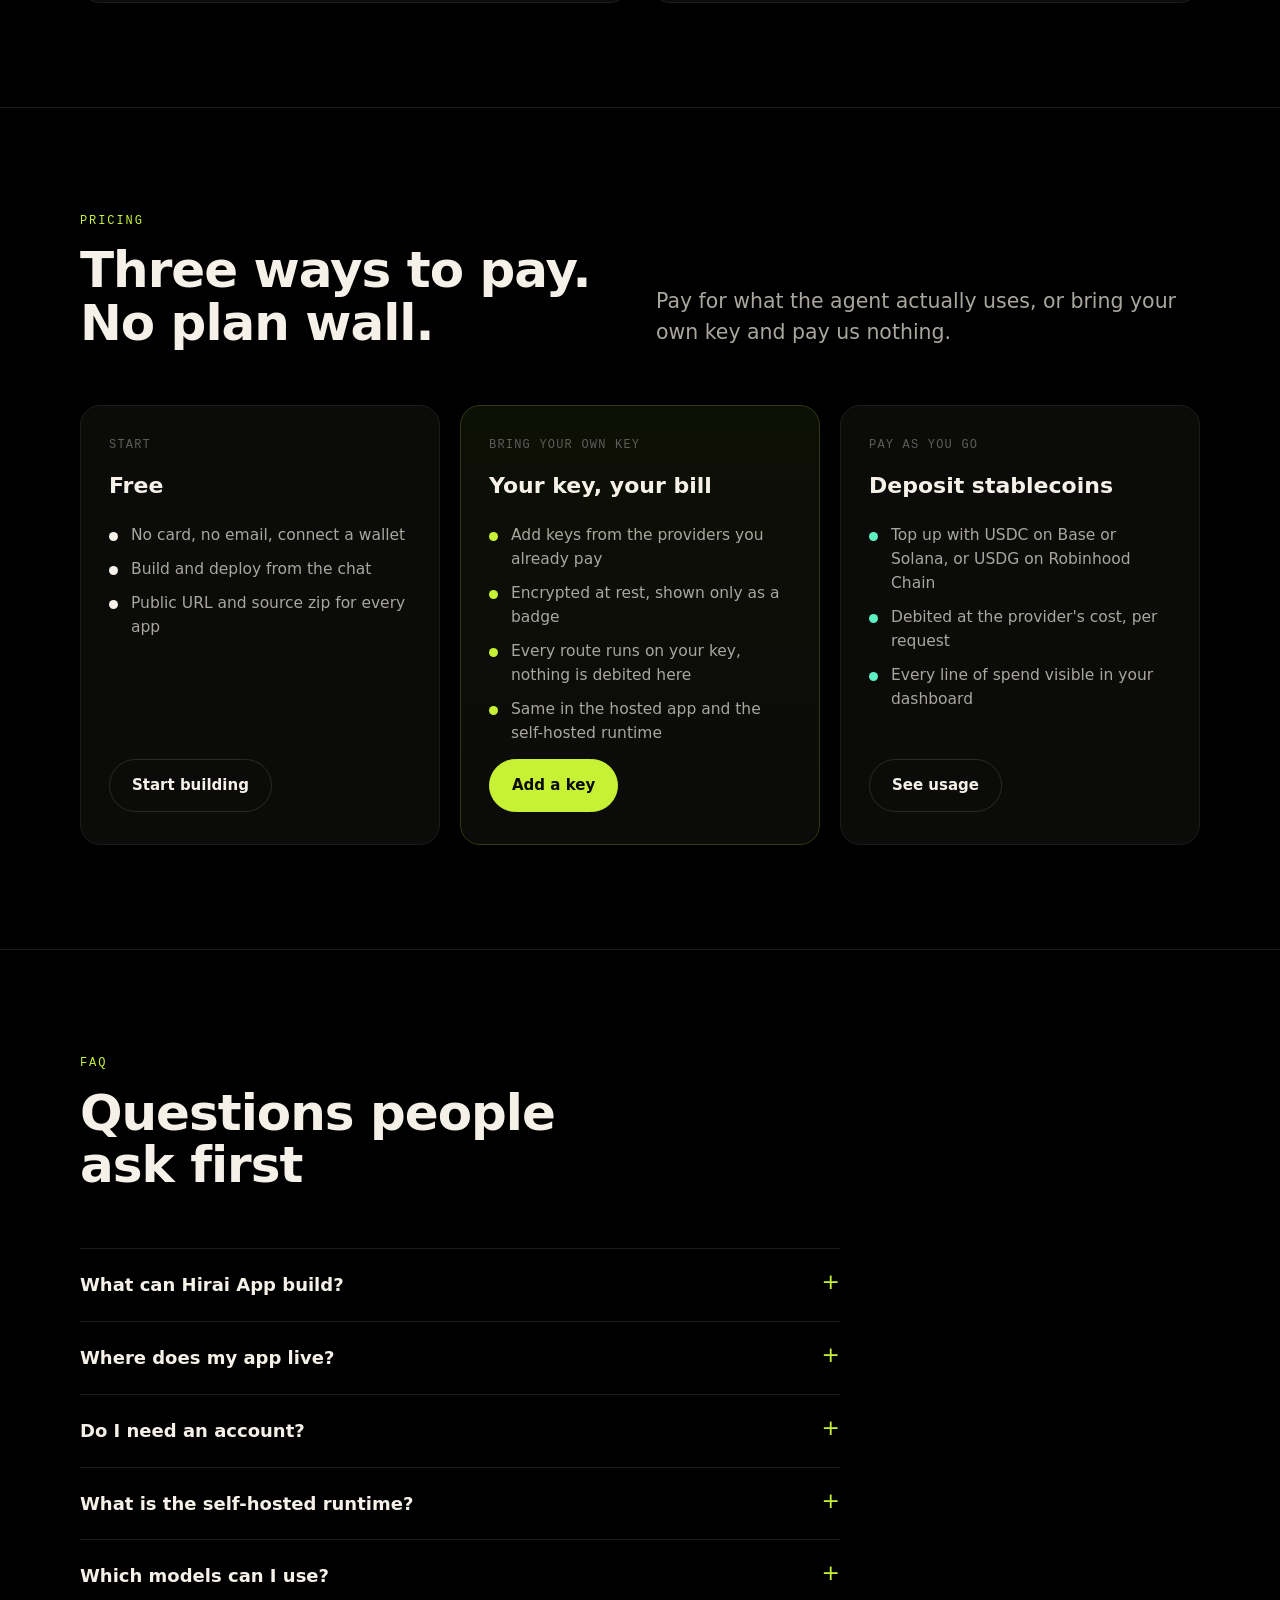
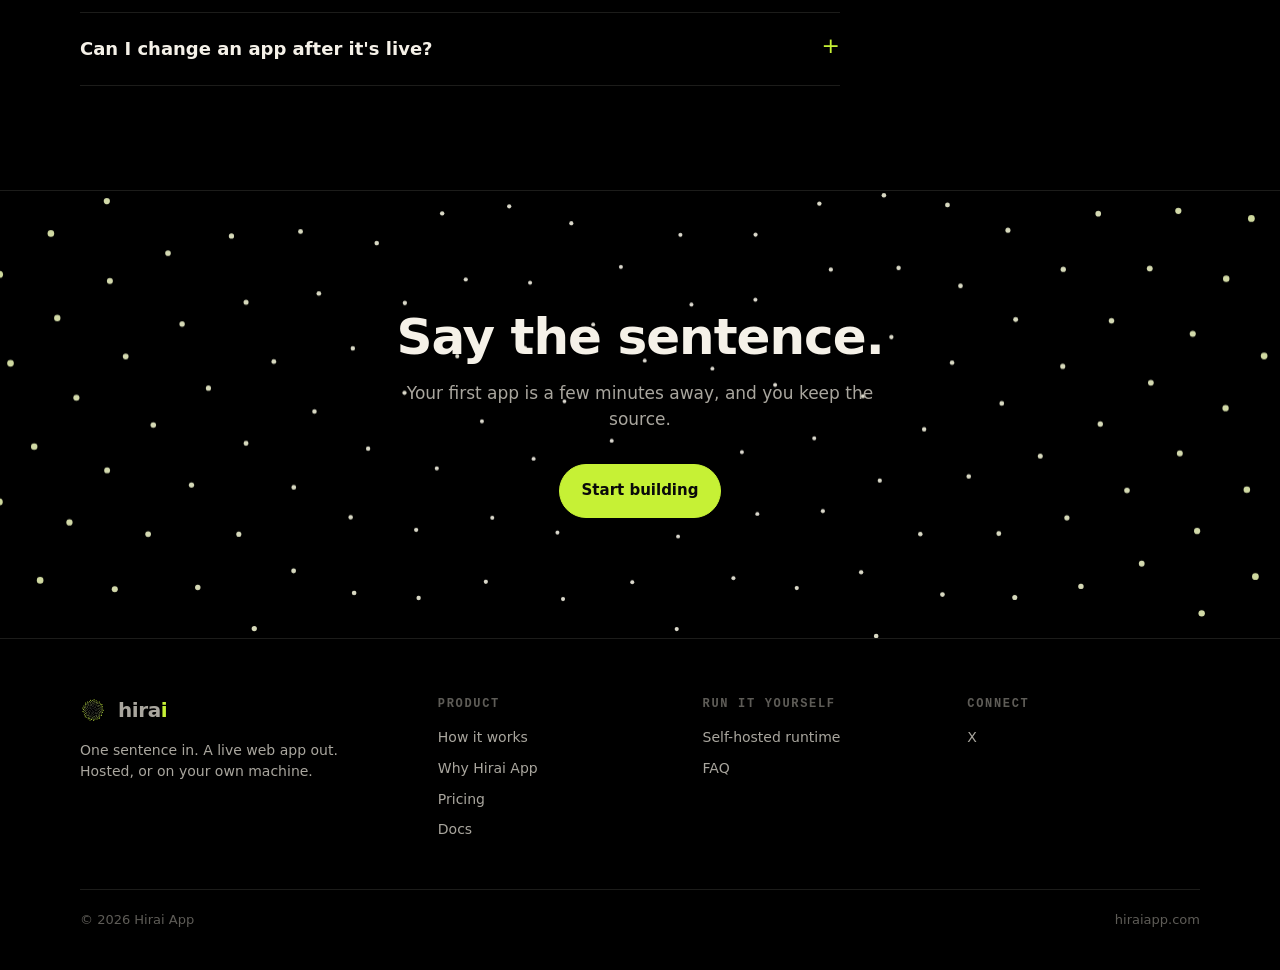
==== commit 128fd87a: "fix: update split text horai safely" ====
--- a/index.html
+++ b/index.html
@@ -172,7 +172,7 @@
     <nav>
       <a class="logo" href="#top" aria-label="Hirai App home">
         <svg width="34" height="34" viewBox="0 0 512 512" aria-hidden="true" id="logo-mark"></svg>
-        <span>hora<span class="idot">i</span></span>
+        <span>hira<span class="idot">i</span></span>
       </a>
       <div class="nav-links">
         <a href="#how">How it works</a>
@@ -422,7 +422,7 @@
   <div class="wrap">
     <div class="foot">
       <div>
-        <div class="logo" style="font-size:20px"><svg width="26" height="26" viewBox="0 0 512 512" aria-hidden="true" id="logo-mark-2"></svg><span>hora<span class="idot">i</span></span></div>
+        <div class="logo" style="font-size:20px"><svg width="26" height="26" viewBox="0 0 512 512" aria-hidden="true" id="logo-mark-2"></svg><span>hira<span class="idot">i</span></span></div>
         <p style="margin-top:14px;max-width:32ch">One sentence in. A live web app out. Hosted, or on your own machine.</p>
       </div>
       <div><h4>Product</h4><ul><li><a href="#how">How it works</a></li><li><a href="#why">Why Hirai App</a></li><li><a href="#pricing">Pricing</a></li><li><a href="/docs/">Docs</a></li></ul></div>
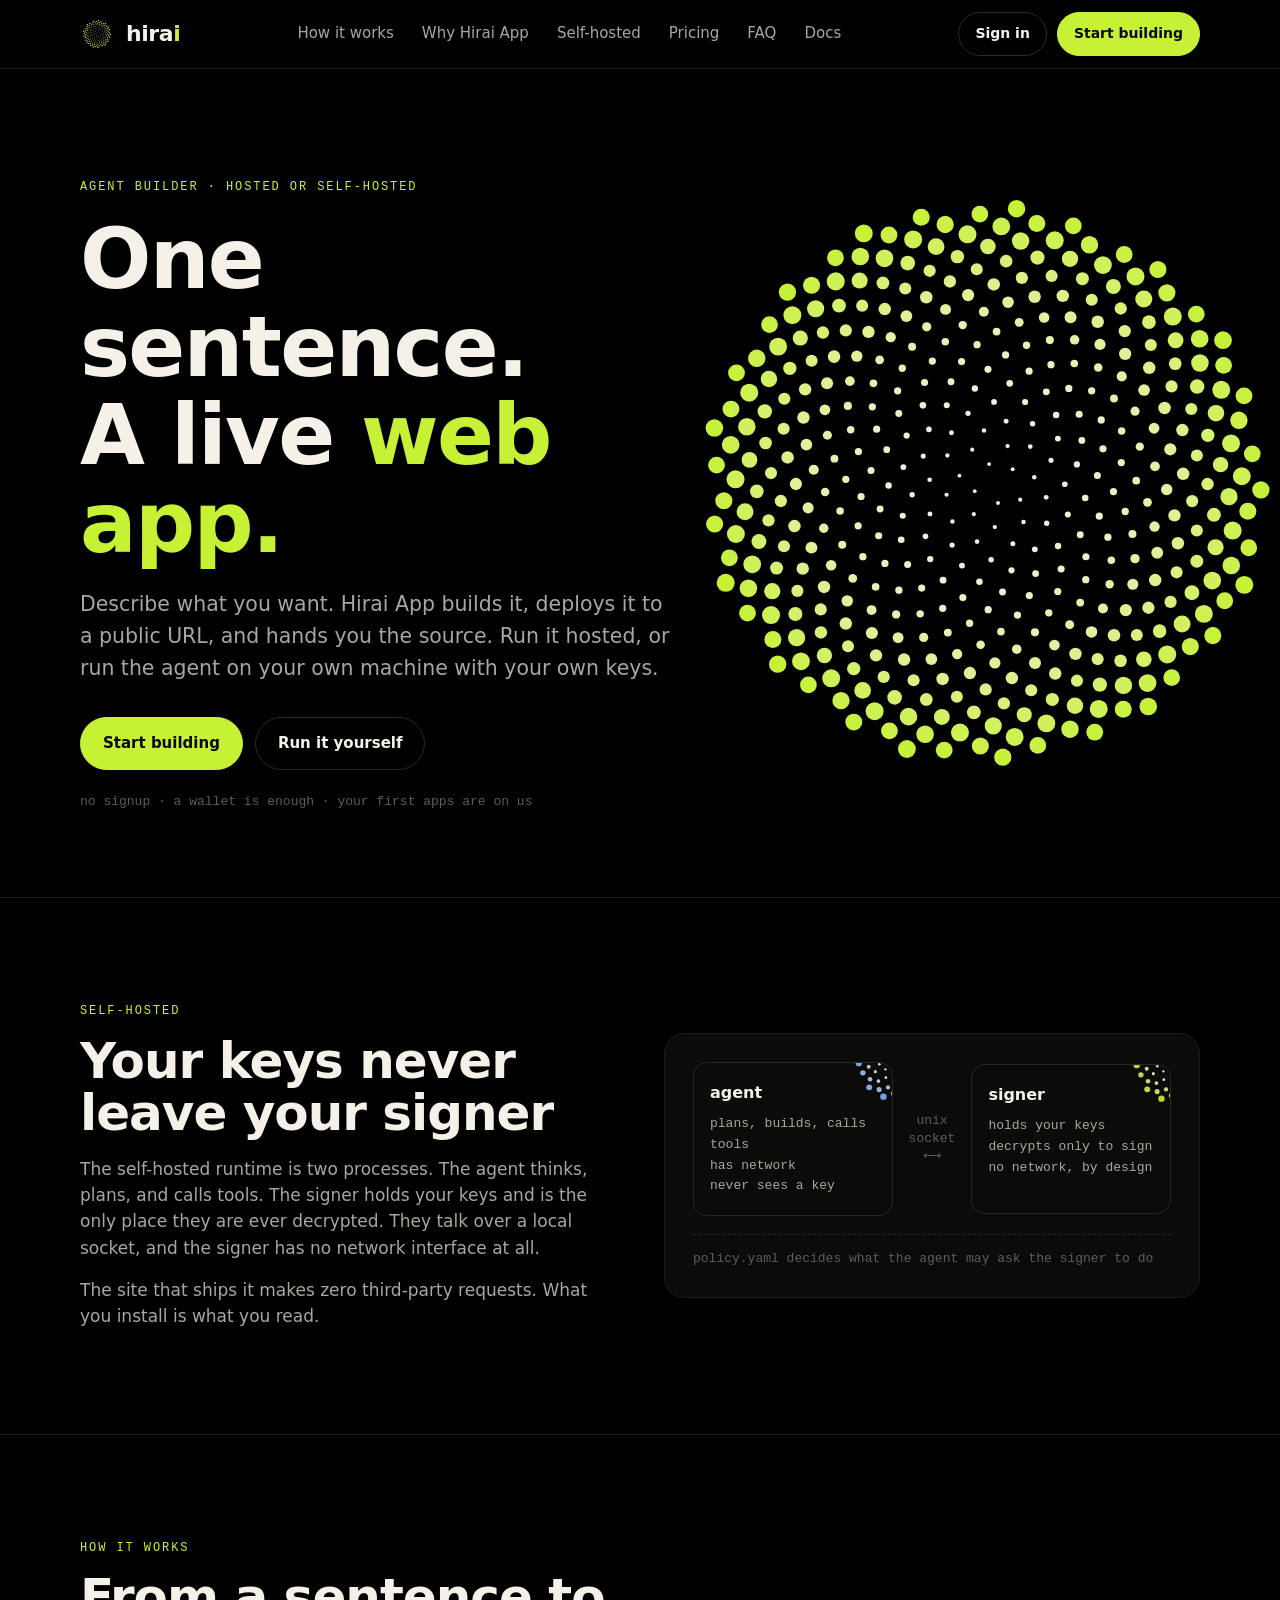
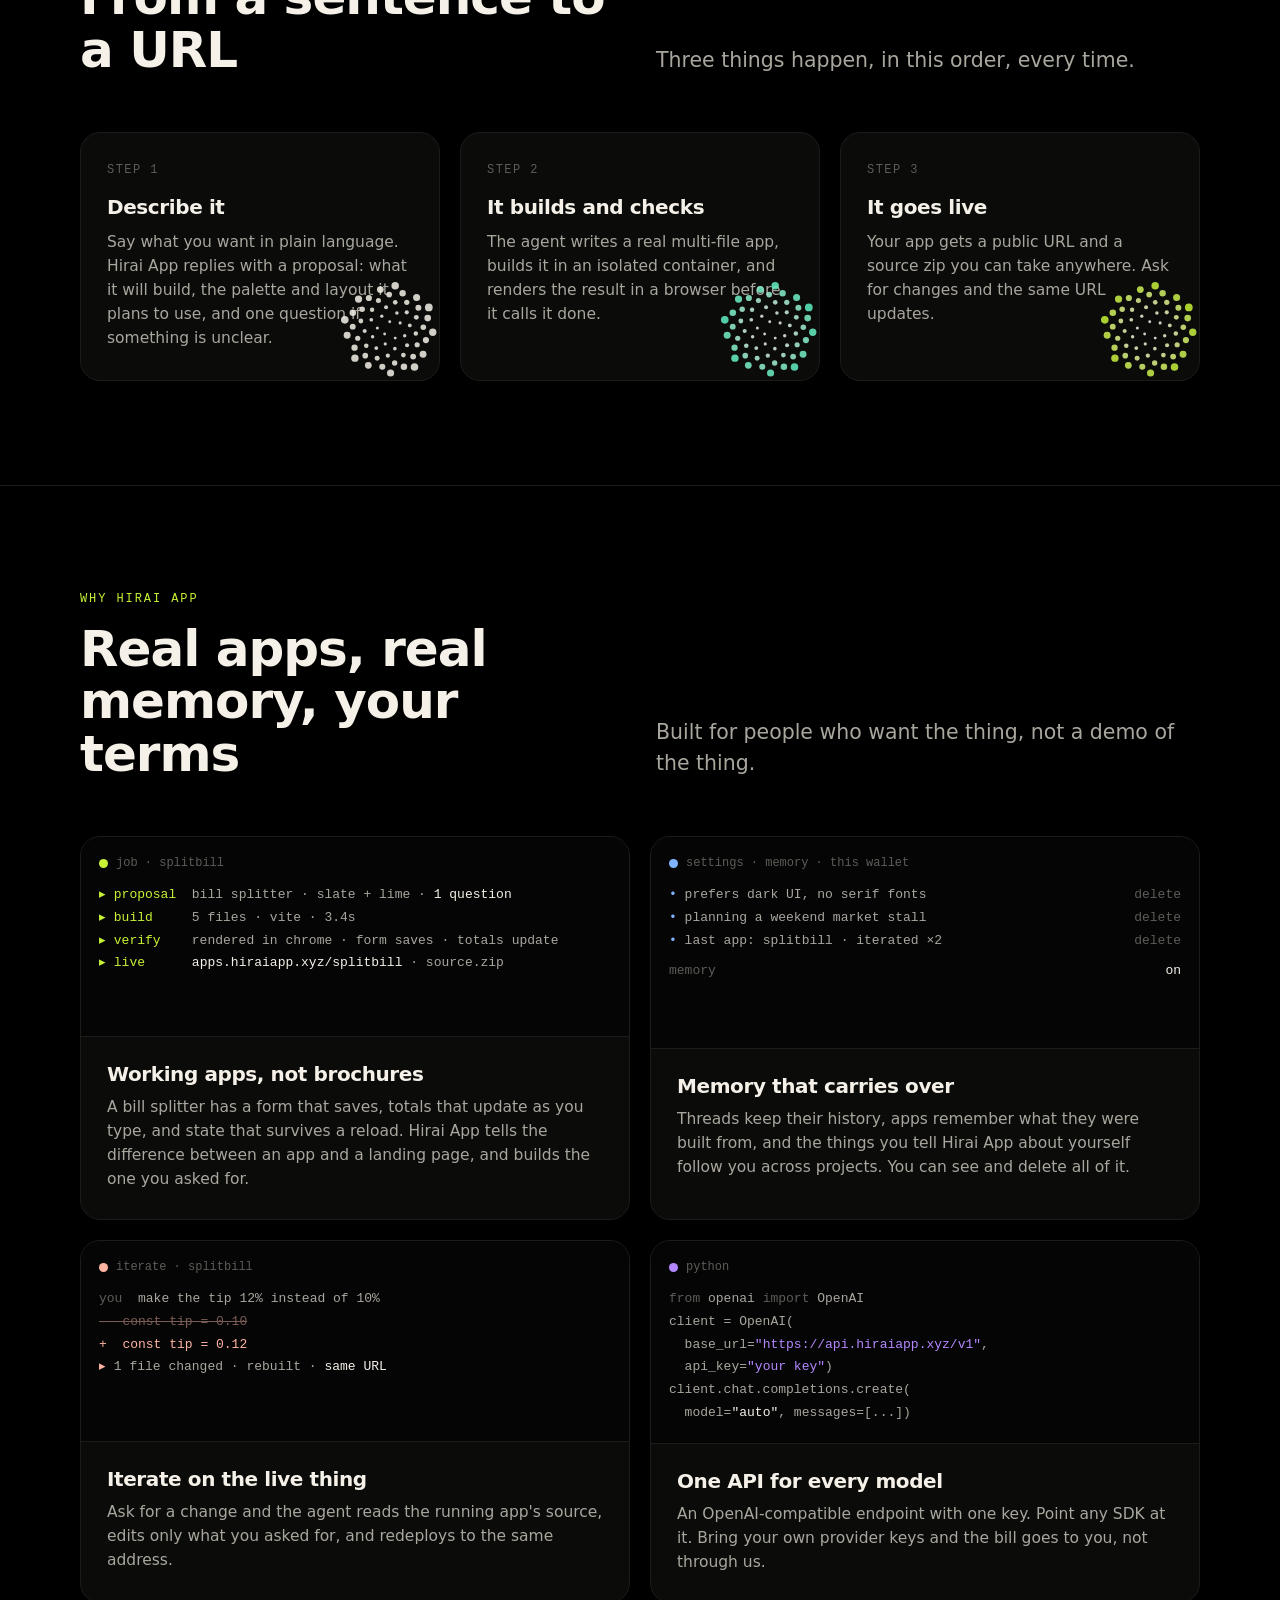
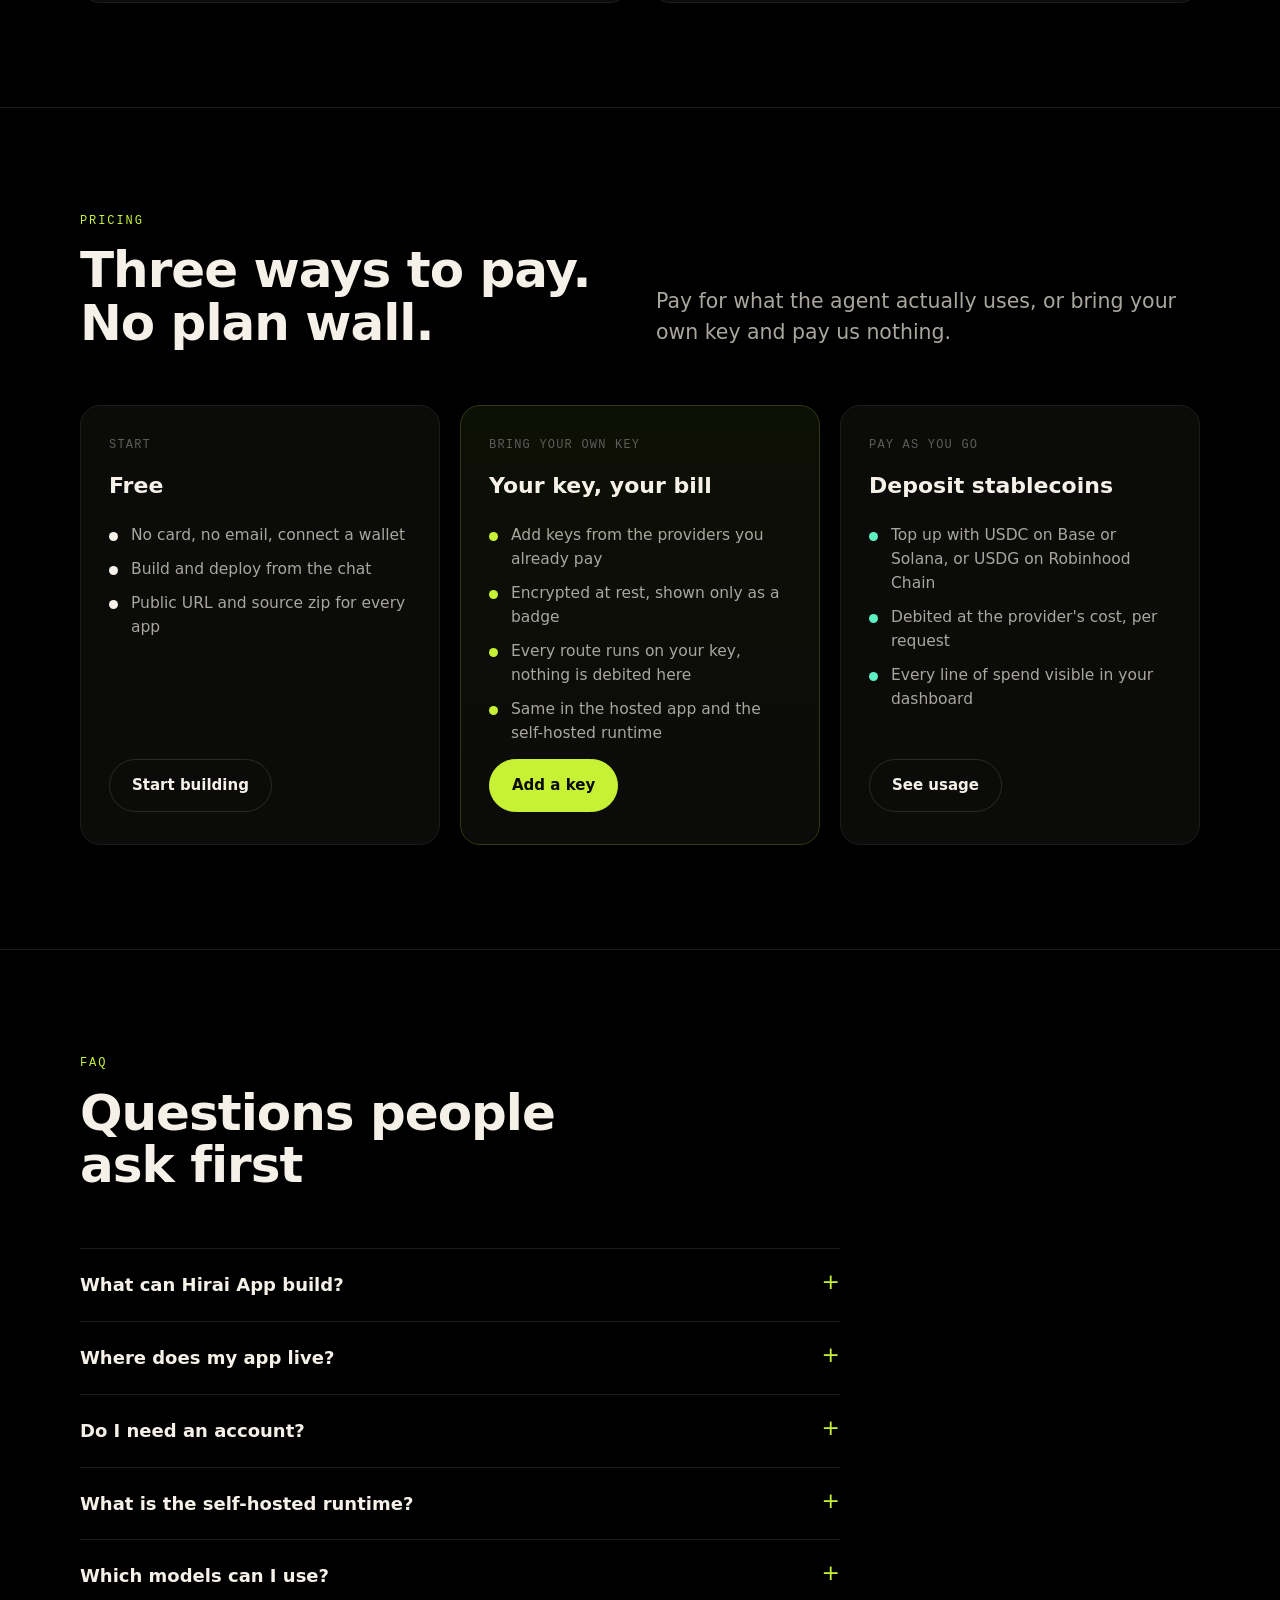
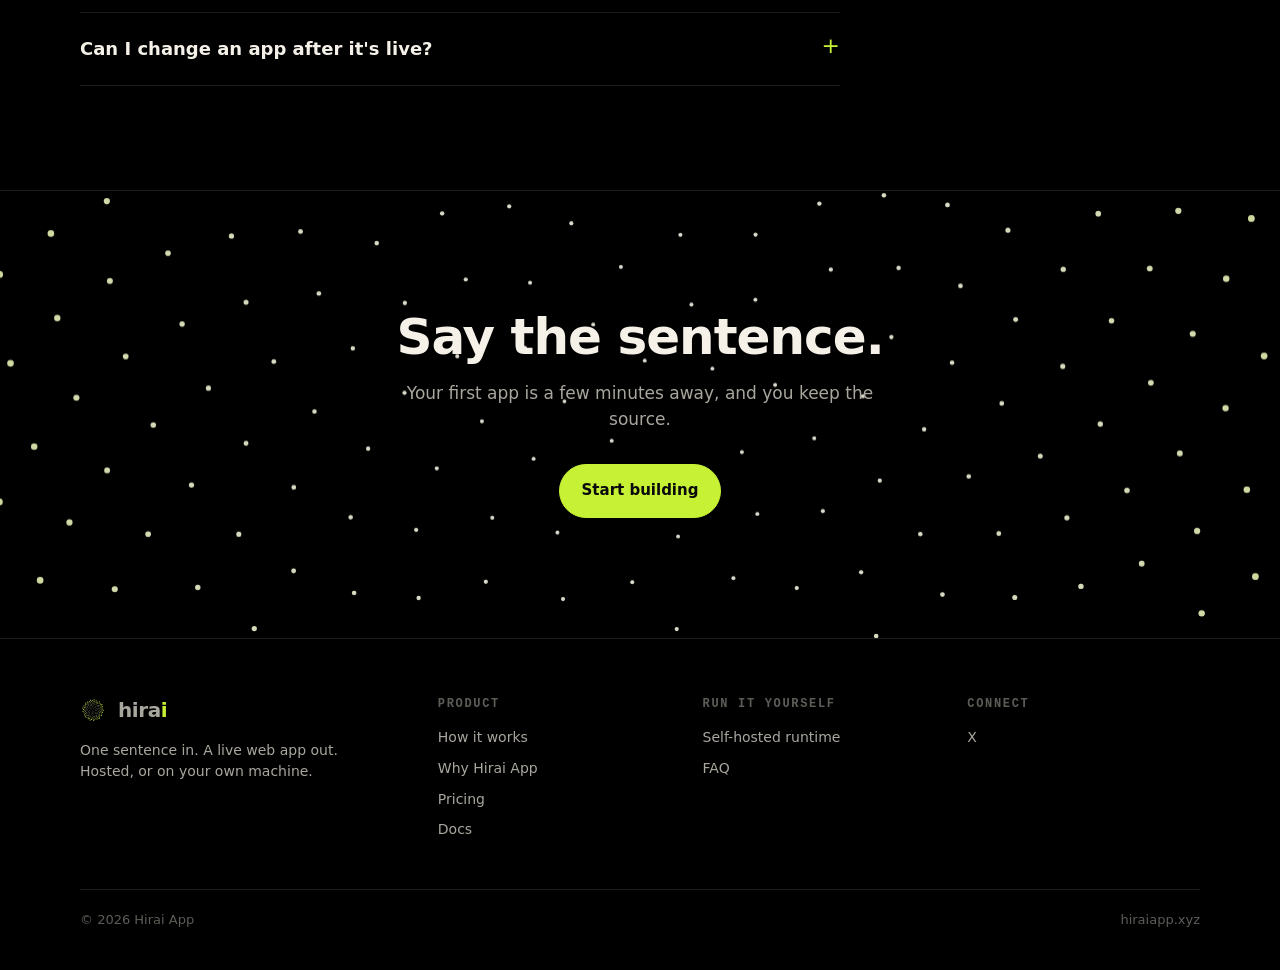
==== commit ed398d3f: "fix: update domain from hiraiapp.com to hiraiapp.xyz" ====
--- a/index.html
+++ b/index.html
@@ -9,13 +9,13 @@
 <link rel="icon" type="image/png" sizes="32x32" href="/favicon-32.png">
 <link rel="apple-touch-icon" sizes="180x180" href="/apple-touch-icon.png">
 <meta property="og:type" content="website">
-<meta property="og:url" content="https://hiraiapp.com/">
+<meta property="og:url" content="https://hiraiapp.xyz/">
 <meta property="og:title" content="Hirai App — one sentence, a live web app">
 <meta property="og:description" content="Describe what you want. Hirai App builds it, deploys it, and hands you the source. Run it hosted, or run the agent on your own machine with your own keys.">
-<meta property="og:image" content="https://hiraiapp.com/og.png">
+<meta property="og:image" content="https://hiraiapp.xyz/og.png">
 <meta name="twitter:card" content="summary_large_image">
 <meta name="twitter:site" content="@hiraiapp">
-<meta name="twitter:image" content="https://hiraiapp.com/og.png">
+<meta name="twitter:image" content="https://hiraiapp.xyz/og.png">
 <link rel="stylesheet" href="/fonts.css">
 <style>
 :root{
@@ -288,7 +288,7 @@
           <pre><span class="k">▸ proposal</span>  bill splitter · slate + lime · <span class="h">1 question</span>
 <span class="k">▸ build</span>     5 files · vite · 3.4s
 <span class="k">▸ verify</span>    rendered in chrome · form saves · totals update
-<span class="k">▸ live</span>      <span class="h">apps.hiraiapp.com/splitbill</span> · source.zip</pre>
+<span class="k">▸ live</span>      <span class="h">apps.hiraiapp.xyz/splitbill</span> · source.zip</pre>
         </div>
         <div class="body">
           <h3>Working apps, not brochures</h3>
@@ -326,7 +326,7 @@
           <div class="bar"><i></i>python</div>
           <pre><span class="m">from</span> openai <span class="m">import</span> OpenAI
 client = OpenAI(
-  base_url=<span class="k">"https://api.hiraiapp.com/v1"</span>,
+  base_url=<span class="k">"https://api.hiraiapp.xyz/v1"</span>,
   api_key=<span class="k">"your key"</span>)
 client.chat.completions.create(
   model=<span class="h">"auto"</span>, messages=[...])</pre>
@@ -431,7 +431,7 @@
     </div>
     <div class="foot-bottom">
       <span>© 2026 Hirai App</span>
-      <span>hiraiapp.com</span>
+      <span>hiraiapp.xyz</span>
     </div>
   </div>
 </footer>
